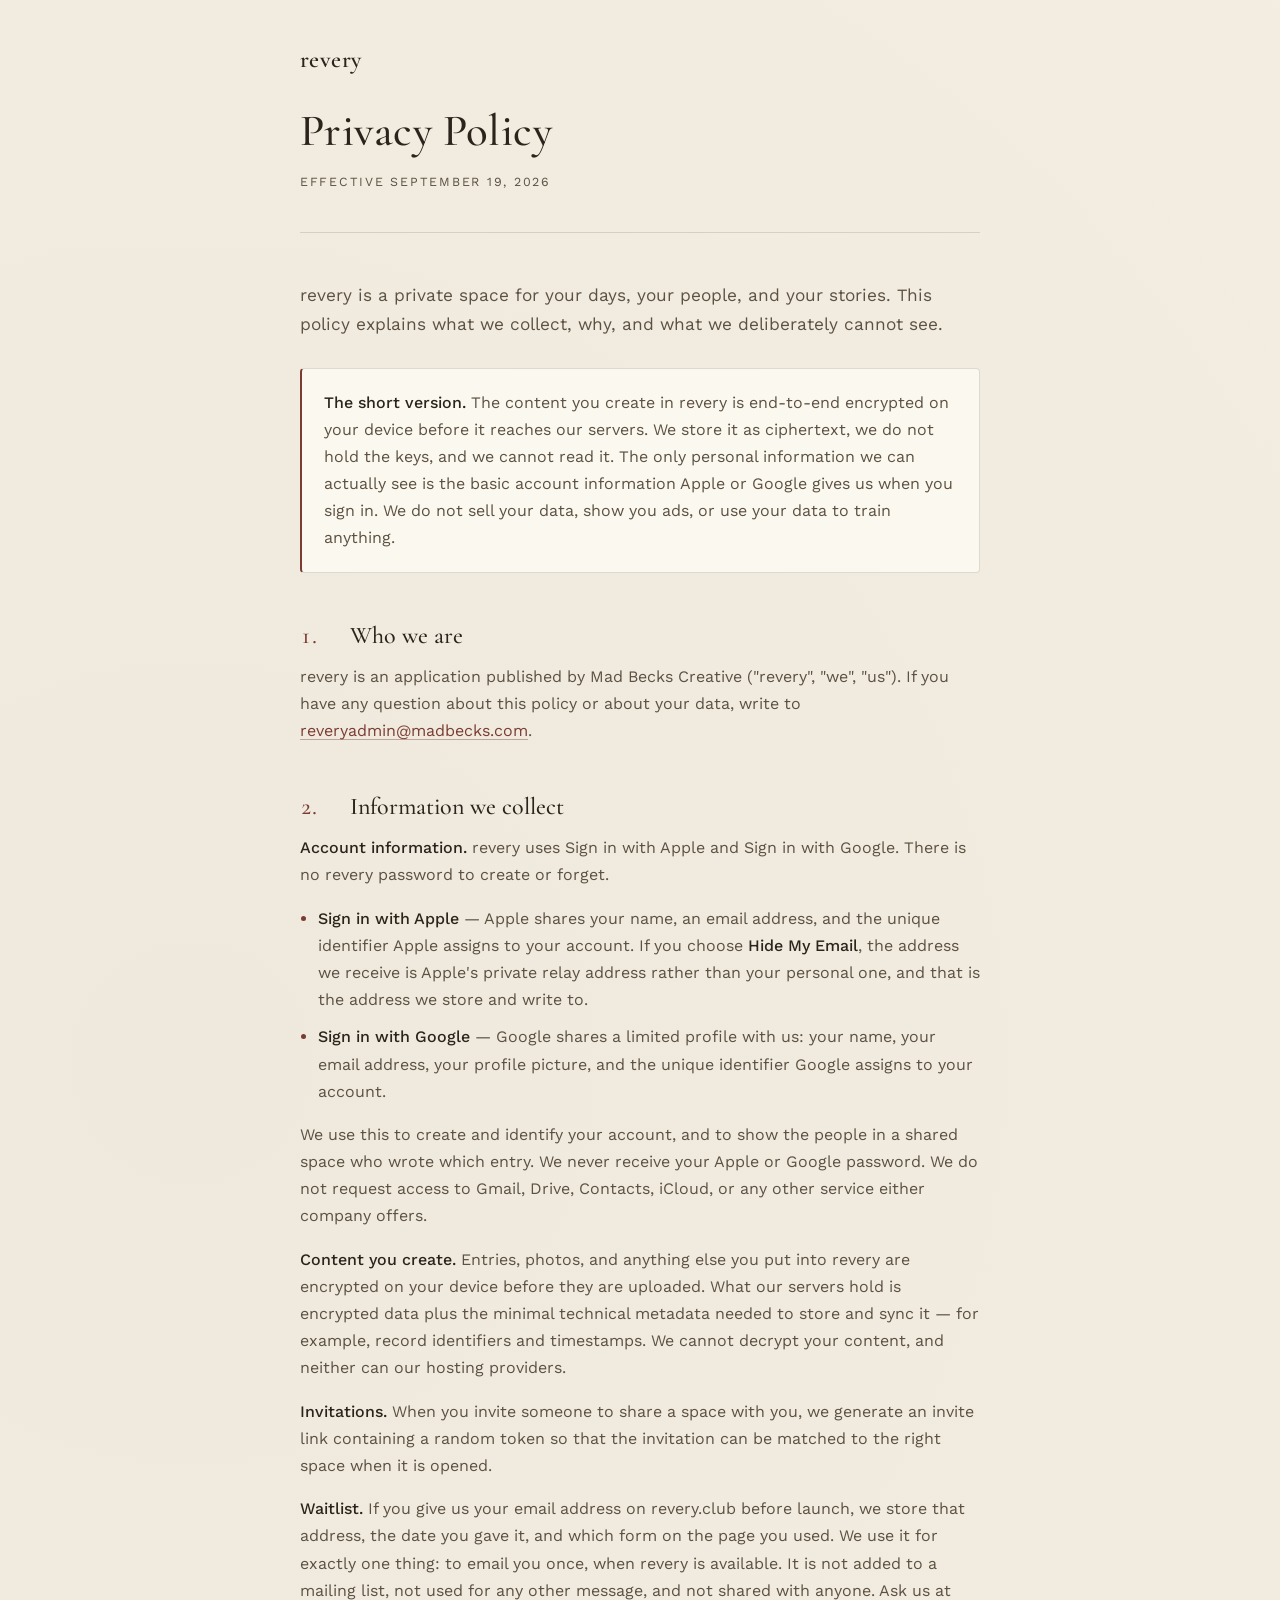
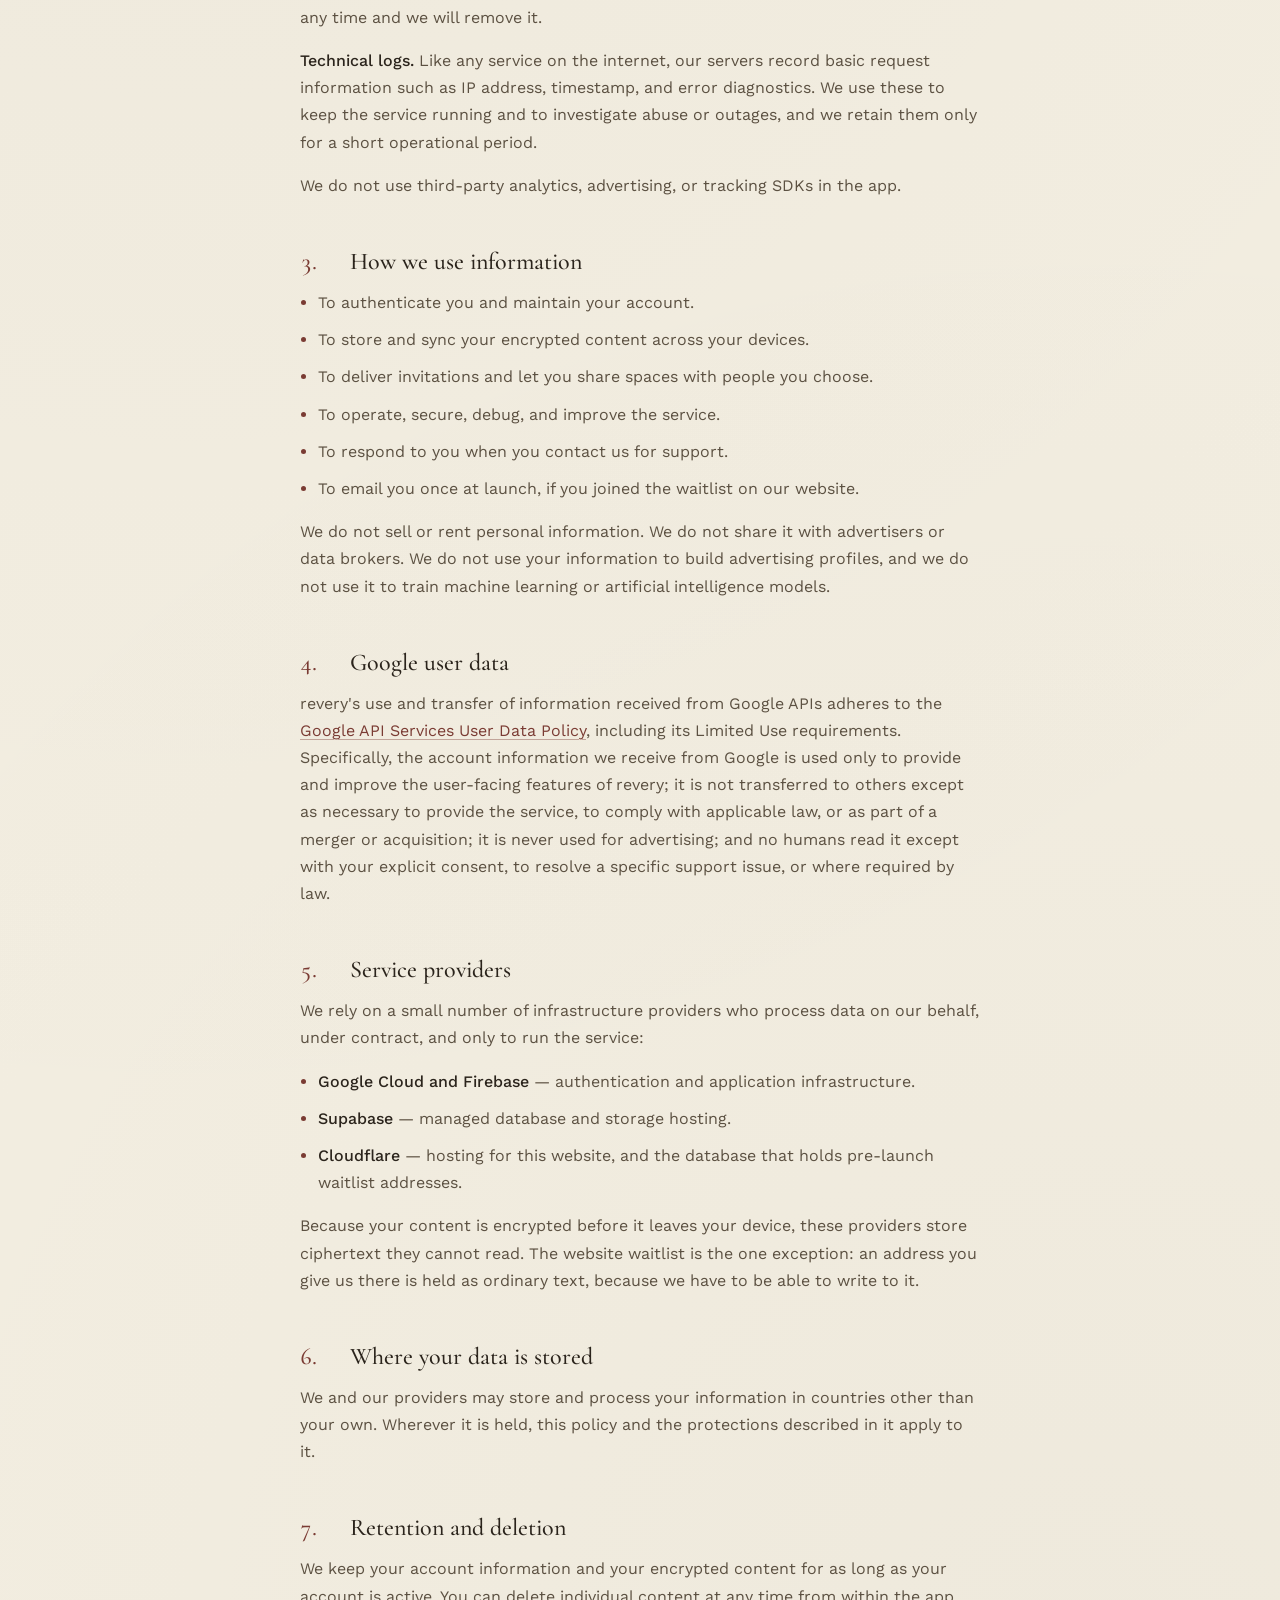
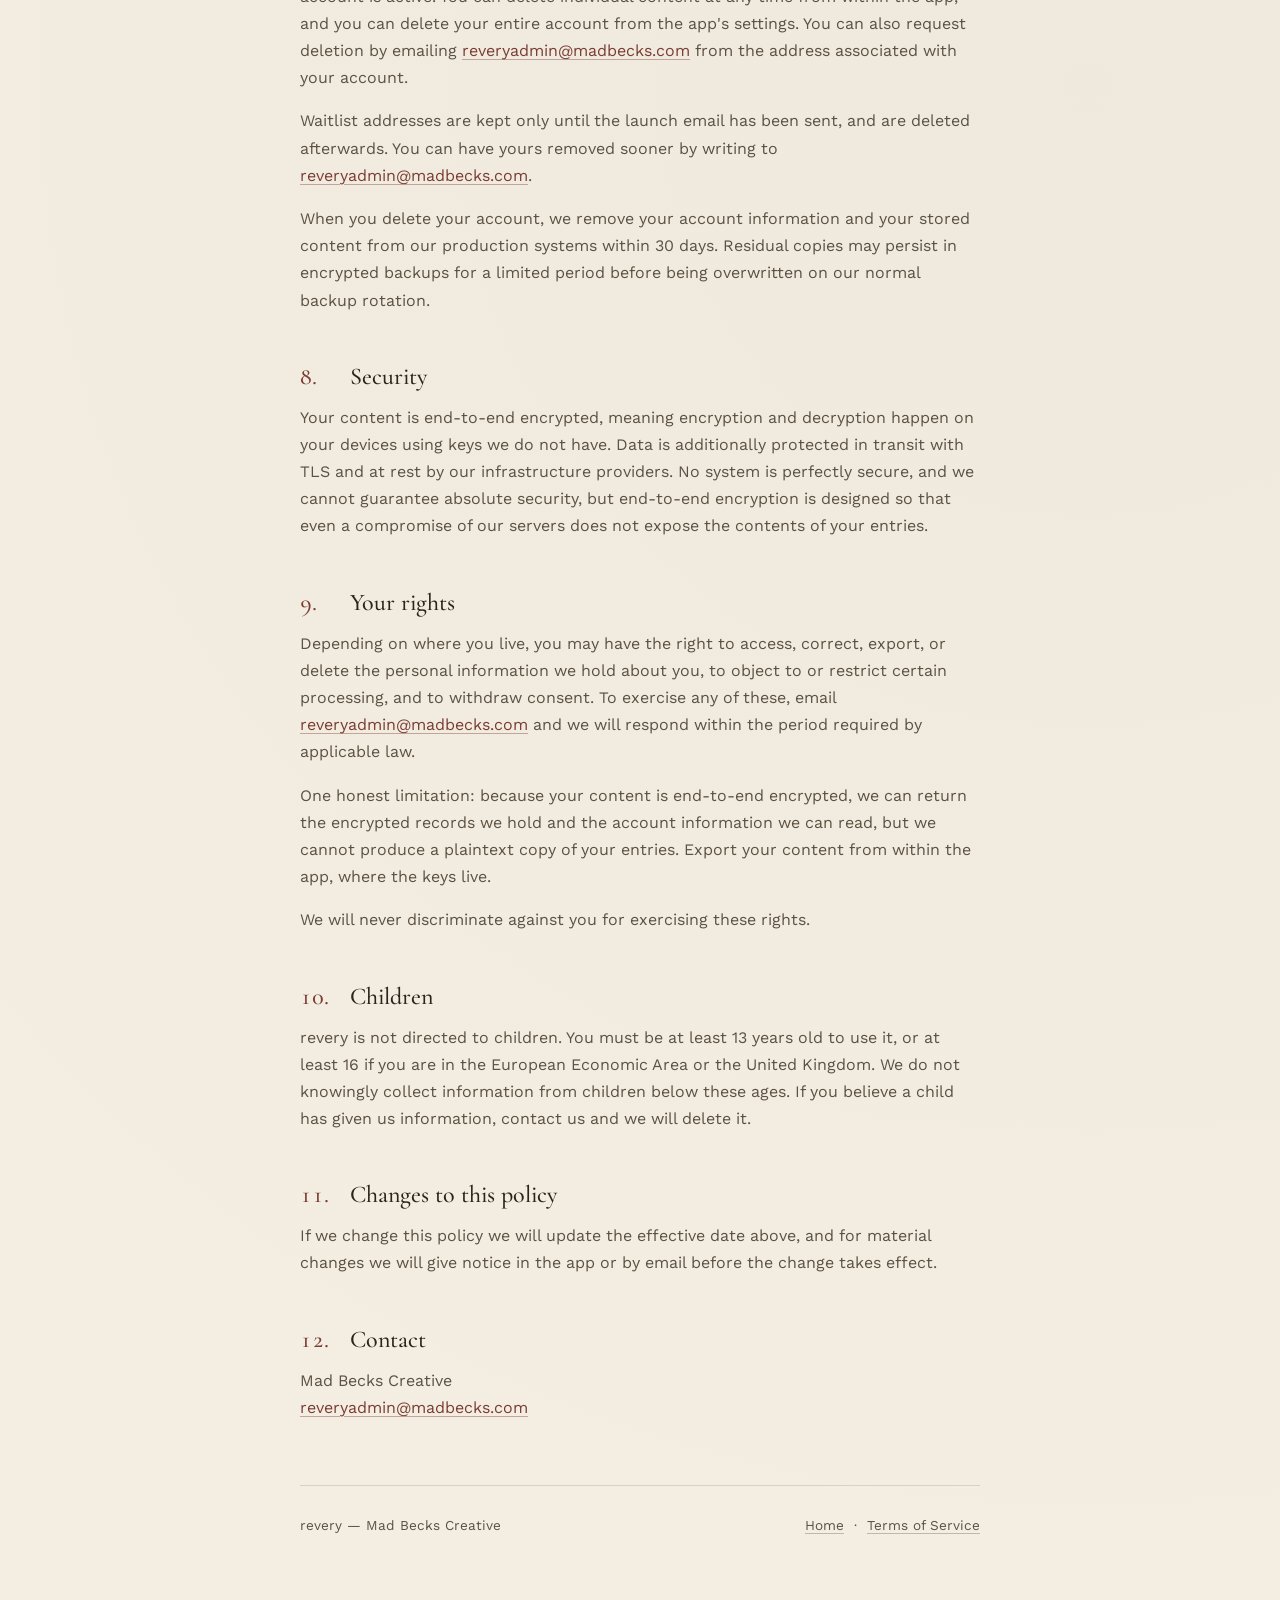
==== privacy/index.html @ ab4a1948 "Stop naming a storage country in the privacy policy "Servers located in the United States" was a spe" ====
<!DOCTYPE html>
<html lang="en">
<head>
  <meta charset="UTF-8" />
  <meta name="viewport" content="width=device-width, initial-scale=1.0" />
  <title>Privacy Policy — revery</title>
  <meta name="description" content="How revery handles your data.">
  <link rel="canonical" href="https://revery.club/privacy">
  <link rel="preconnect" href="https://fonts.googleapis.com">
  <link rel="preconnect" href="https://fonts.gstatic.com" crossorigin>
  <link href="https://fonts.googleapis.com/css2?family=Cormorant+Garamond:wght@400;500;600&family=Work+Sans:wght@400;500&display=swap" rel="stylesheet">
  <link rel="stylesheet" href="/legal.css">
</head>
<body>
  <div class="wrap">
    <header class="doc">
      <a class="wordmark" href="/">revery</a>
      <h1>Privacy Policy</h1>
      <p class="effective">Effective September 19, 2026</p>
    </header>

    <main>
      <p class="lede">revery is a private space for your days, your people, and your
      stories. This policy explains what we collect, why, and what we deliberately
      cannot see.</p>

      <div class="callout">
        <p><strong>The short version.</strong> The content you create in revery is
        end-to-end encrypted on your device before it reaches our servers. We store
        it as ciphertext, we do not hold the keys, and we cannot read it. The only
        personal information we can actually see is the basic account information
        Apple or Google gives us when you sign in. We do not sell your data, show you
        ads, or use your data to train anything.</p>
      </div>

      <h2 data-num="1.">Who we are</h2>
      <p>revery is an application published by Mad Becks Creative ("revery", "we",
      "us"). If you have any question about this policy or about your data, write to
      <a href="mailto:reveryadmin@madbecks.com">reveryadmin@madbecks.com</a>.</p>

      <h2 data-num="2.">Information we collect</h2>
      <p><strong>Account information.</strong> revery uses Sign in with Apple and
      Sign in with Google. There is no revery password to create or forget.</p>
      <ul>
        <li><strong>Sign in with Apple</strong> — Apple shares your name, an email
        address, and the unique identifier Apple assigns to your account. If you
        choose <strong>Hide My Email</strong>, the address we receive is Apple's
        private relay address rather than your personal one, and that is the address
        we store and write to.</li>
        <li><strong>Sign in with Google</strong> — Google shares a limited profile
        with us: your name, your email address, your profile picture, and the unique
        identifier Google assigns to your account.</li>
      </ul>
      <p>We use this to create and identify your account, and to show the people in a
      shared space who wrote which entry. We never receive your Apple or Google
      password. We do not request access to Gmail, Drive, Contacts, iCloud, or any
      other service either company offers.</p>
      <p><strong>Content you create.</strong> Entries, photos, and anything else you
      put into revery are encrypted on your device before they are uploaded. What our
      servers hold is encrypted data plus the minimal technical metadata needed to
      store and sync it — for example, record identifiers and timestamps. We cannot
      decrypt your content, and neither can our hosting providers.</p>
      <p><strong>Invitations.</strong> When you invite someone to share a space with
      you, we generate an invite link containing a random token so that the
      invitation can be matched to the right space when it is opened.</p>
      <p><strong>Waitlist.</strong> If you give us your email address on
      revery.club before launch, we store that address, the date you gave it, and
      which form on the page you used. We use it for exactly one thing: to email you
      once, when revery is available. It is not added to a mailing list, not used for
      any other message, and not shared with anyone. Ask us at any time and we will
      remove it.</p>
      <p><strong>Technical logs.</strong> Like any service on the internet, our
      servers record basic request information such as IP address, timestamp, and
      error diagnostics. We use these to keep the service running and to investigate
      abuse or outages, and we retain them only for a short operational period.</p>
      <p>We do not use third-party analytics, advertising, or tracking SDKs in the
      app.</p>

      <h2 data-num="3.">How we use information</h2>
      <ul>
        <li>To authenticate you and maintain your account.</li>
        <li>To store and sync your encrypted content across your devices.</li>
        <li>To deliver invitations and let you share spaces with people you choose.</li>
        <li>To operate, secure, debug, and improve the service.</li>
        <li>To respond to you when you contact us for support.</li>
        <li>To email you once at launch, if you joined the waitlist on our website.</li>
      </ul>
      <p>We do not sell or rent personal information. We do not share it with
      advertisers or data brokers. We do not use your information to build
      advertising profiles, and we do not use it to train machine learning or
      artificial intelligence models.</p>

      <h2 data-num="4.">Google user data</h2>
      <p>revery's use and transfer of information received from Google APIs adheres to
      the <a href="https://developers.google.com/terms/api-services-user-data-policy"
      rel="noopener">Google API Services User Data Policy</a>, including its Limited
      Use requirements. Specifically, the account information we receive from Google
      is used only to provide and improve the user-facing features of revery; it is
      not transferred to others except as necessary to provide the service, to comply
      with applicable law, or as part of a merger or acquisition; it is never used for
      advertising; and no humans read it except with your explicit consent, to resolve
      a specific support issue, or where required by law.</p>

      <h2 data-num="5.">Service providers</h2>
      <p>We rely on a small number of infrastructure providers who process data on our
      behalf, under contract, and only to run the service:</p>
      <ul>
        <li><strong>Google Cloud and Firebase</strong> — authentication and
        application infrastructure.</li>
        <li><strong>Supabase</strong> — managed database and storage hosting.</li>
        <li><strong>Cloudflare</strong> — hosting for this website, and the database
        that holds pre-launch waitlist addresses.</li>
      </ul>
      <p>Because your content is encrypted before it leaves your device, these
      providers store ciphertext they cannot read. The website waitlist is the one
      exception: an address you give us there is held as ordinary text, because we
      have to be able to write to it.</p>

      <h2 data-num="6.">Where your data is stored</h2>
      <p>We and our providers may store and process your information in countries other
      than your own. Wherever it is held, this policy and the protections described in
      it apply to it.</p>

      <h2 data-num="7.">Retention and deletion</h2>
      <p>We keep your account information and your encrypted content for as long as
      your account is active. You can delete individual content at any time from
      within the app, and you can delete your entire account from the app's settings.
      You can also request deletion by emailing
      <a href="mailto:reveryadmin@madbecks.com">reveryadmin@madbecks.com</a> from the
      address associated with your account.</p>
      <p>Waitlist addresses are kept only until the launch email has been sent, and
      are deleted afterwards. You can have yours removed sooner by writing to
      <a href="mailto:reveryadmin@madbecks.com">reveryadmin@madbecks.com</a>.</p>
      <p>When you delete your account, we remove your account information and your
      stored content from our production systems within 30 days. Residual copies may
      persist in encrypted backups for a limited period before being overwritten on
      our normal backup rotation.</p>

      <h2 data-num="8.">Security</h2>
      <p>Your content is end-to-end encrypted, meaning encryption and decryption happen
      on your devices using keys we do not have. Data is additionally protected in
      transit with TLS and at rest by our infrastructure providers. No system is
      perfectly secure, and we cannot guarantee absolute security, but end-to-end
      encryption is designed so that even a compromise of our servers does not expose
      the contents of your entries.</p>

      <h2 data-num="9.">Your rights</h2>
      <p>Depending on where you live, you may have the right to access, correct,
      export, or delete the personal information we hold about you, to object to or
      restrict certain processing, and to withdraw consent. To exercise any of these,
      email <a href="mailto:reveryadmin@madbecks.com">reveryadmin@madbecks.com</a> and
      we will respond within the period required by applicable law.</p>
      <p>One honest limitation: because your content is end-to-end encrypted, we can
      return the encrypted records we hold and the account information we can read,
      but we cannot produce a plaintext copy of your entries. Export your content from
      within the app, where the keys live.</p>
      <p>We will never discriminate against you for exercising these rights.</p>

      <h2 data-num="10.">Children</h2>
      <p>revery is not directed to children. You must be at least 13 years old to use
      it, or at least 16 if you are in the European Economic Area or the United
      Kingdom. We do not knowingly collect information from children below these ages.
      If you believe a child has given us information, contact us and we will delete
      it.</p>

      <h2 data-num="11.">Changes to this policy</h2>
      <p>If we change this policy we will update the effective date above, and for
      material changes we will give notice in the app or by email before the change
      takes effect.</p>

      <h2 data-num="12.">Contact</h2>
      <p>Mad Becks Creative<br>
      <a href="mailto:reveryadmin@madbecks.com">reveryadmin@madbecks.com</a></p>
    </main>

    <footer class="doc">
      <span>revery — Mad Becks Creative</span>
      <span><a href="/">Home</a> &nbsp;·&nbsp; <a href="/terms">Terms of Service</a></span>
    </footer>
  </div>
</body>
</html>
---- legal.css ----
:root {
  --parchment: #F3EEE1;
  --parchment-deep: #E9E1CC;
  --paper: #FBF8EF;
  --ink: #2B241C;
  --ink-soft: #5C5142;
  --seal: #7A3B33;
  --line: rgba(43, 36, 28, 0.14);
}

* {
  box-sizing: border-box;
}

html {
  overflow-x: hidden;
  -webkit-text-size-adjust: 100%;
}

body {
  position: relative;
  margin: 0;
  min-height: 100vh;
  background: var(--parchment);
  background-image:
    radial-gradient(circle at 15% 22%, rgba(43, 36, 28, 0.025) 0, transparent 45%),
    radial-gradient(circle at 85% 68%, rgba(43, 36, 28, 0.025) 0, transparent 45%);
  color: var(--ink);
  font-family: "Work Sans", -apple-system, BlinkMacSystemFont,
               system-ui, sans-serif;
  font-size: 1rem;
  line-height: 1.7;
  -webkit-font-smoothing: antialiased;
  overflow-x: hidden;
  padding: 0 24px 96px;
}

.wrap {
  position: relative;
  width: min(680px, 100%);
  margin: 0 auto;
}

header.doc {
  padding: 40px 0;
  border-bottom: 1px solid var(--line);
  margin-bottom: 48px;
}

.wordmark {
  display: inline-block;
  font-family: "Cormorant Garamond", Georgia, serif;
  font-size: 1.5rem;
  font-weight: 600;
  letter-spacing: 0.02em;
  color: var(--ink);
  text-decoration: none;
}

.wordmark:hover {
  color: var(--seal);
}

h1 {
  font-family: "Cormorant Garamond", Georgia, serif;
  font-size: clamp(2.1rem, 5vw, 2.8rem);
  font-weight: 500;
  line-height: 1.2;
  letter-spacing: 0.01em;
  margin: 24px 0 12px;
}

.effective {
  margin: 0;
  font-size: 0.78rem;
  letter-spacing: 0.14em;
  text-transform: uppercase;
  color: var(--ink-soft);
}

.lede {
  color: var(--ink-soft);
  font-size: 1.08rem;
}

h2 {
  font-family: "Cormorant Garamond", Georgia, serif;
  font-size: 1.5rem;
  font-weight: 500;
  line-height: 1.25;
  margin: 48px 0 12px;
  color: var(--ink);
}

h2::before {
  content: attr(data-num);
  display: inline-block;
  min-width: 2.1em;
  color: var(--seal);
  font-variant-numeric: tabular-nums;
}

p, li {
  color: var(--ink-soft);
}

p {
  margin: 0 0 16px;
}

ul {
  margin: 0 0 16px;
  padding-left: 1.1rem;
}

li {
  margin-bottom: 10px;
}

li::marker {
  color: var(--seal);
}

strong {
  color: var(--ink);
  font-weight: 500;
}

a {
  color: var(--seal);
  text-decoration: underline;
  text-underline-offset: 3px;
  text-decoration-thickness: 1px;
  text-decoration-color: rgba(122, 59, 51, 0.4);
}

a:hover {
  text-decoration-color: var(--seal);
}

.callout {
  border: 1px solid var(--line);
  border-left: 2px solid var(--seal);
  border-radius: 4px;
  padding: 20px 22px;
  margin: 28px 0;
  background: var(--paper);
}

.callout p:last-child {
  margin-bottom: 0;
}

footer.doc {
  margin-top: 64px;
  padding-top: 28px;
  border-top: 1px solid var(--line);
  font-size: 0.85rem;
  color: var(--ink-soft);
  display: flex;
  flex-wrap: wrap;
  gap: 10px 24px;
  justify-content: space-between;
}

footer.doc a {
  color: var(--ink-soft);
  text-decoration-color: rgba(92, 81, 66, 0.35);
}

footer.doc a:hover {
  color: var(--seal);
}

@media (max-width: 600px) {
  body {
    padding: 0 20px 72px;
    font-size: 0.95rem;
  }

  header.doc {
    padding: 28px 0 32px;
    margin-bottom: 36px;
  }

  h2 {
    margin-top: 40px;
    font-size: 1.35rem;
  }

  h2::before {
    min-width: 1.8em;
  }
}
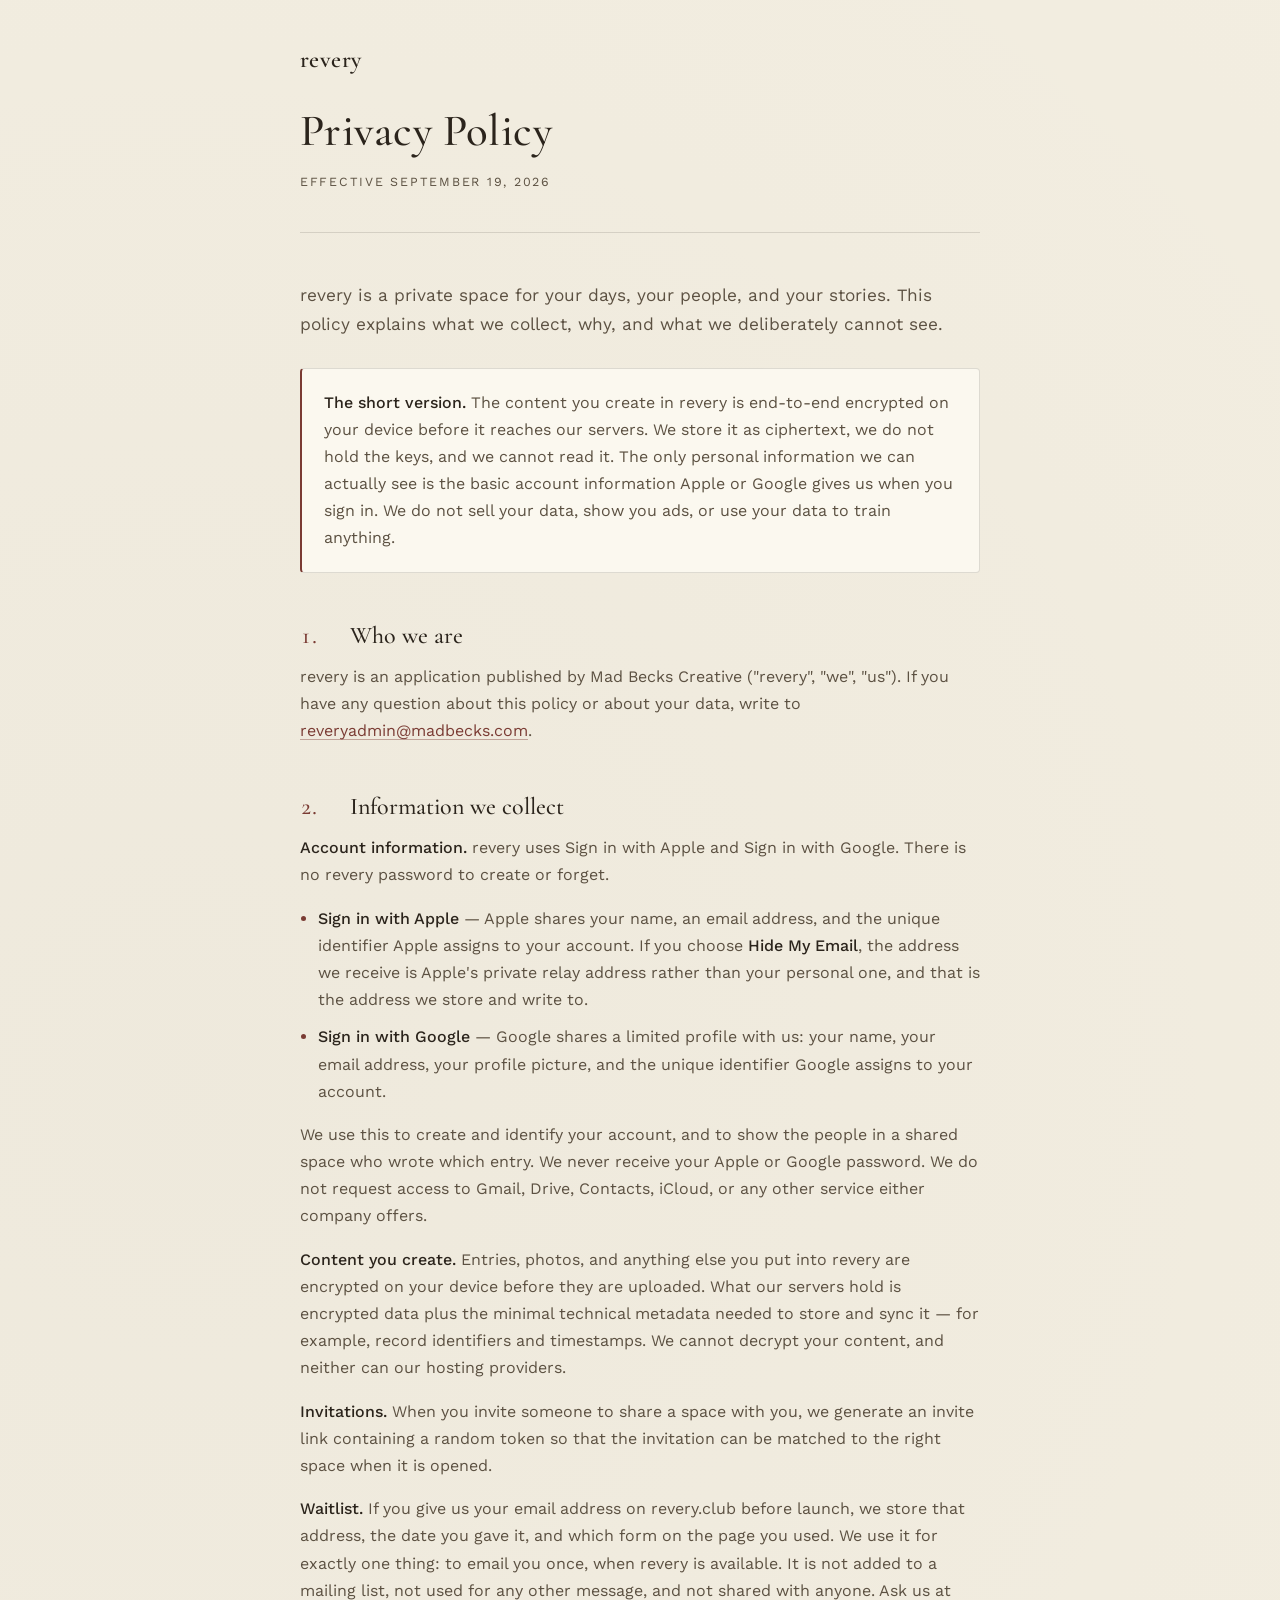
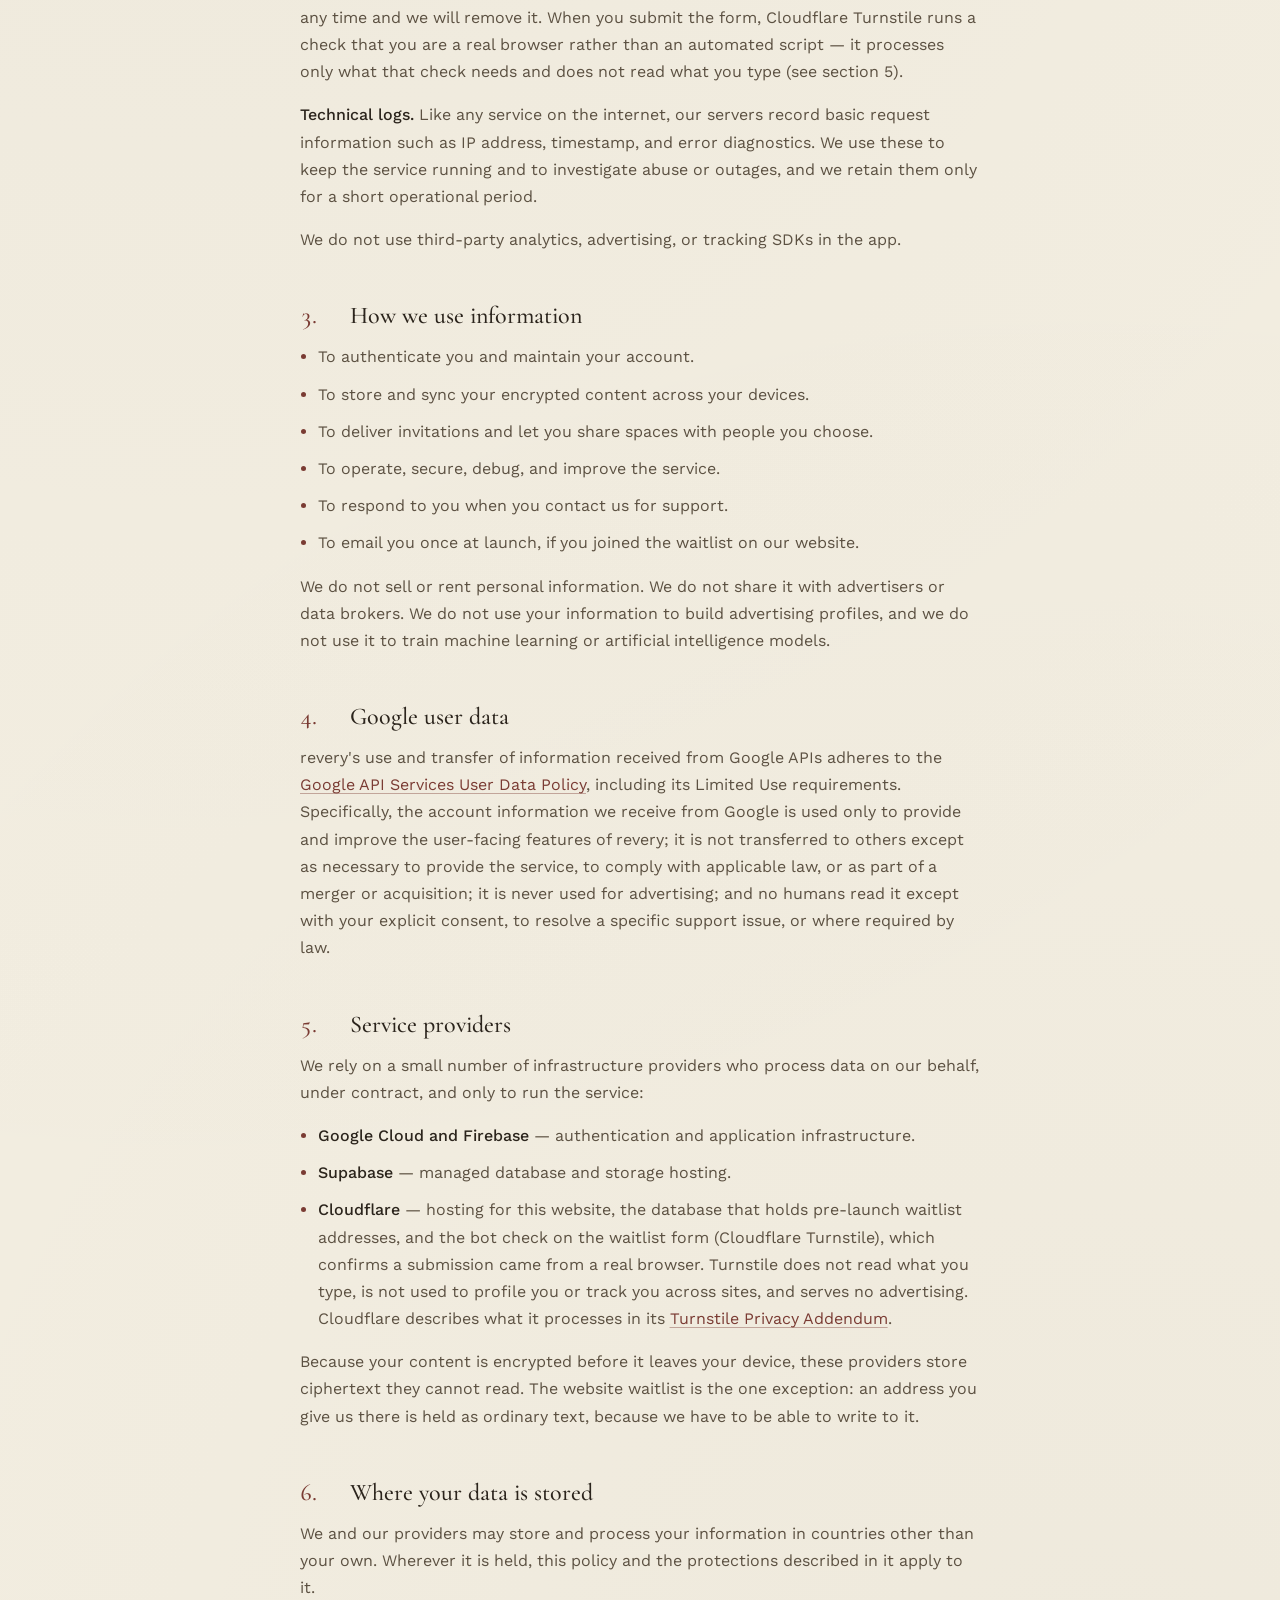
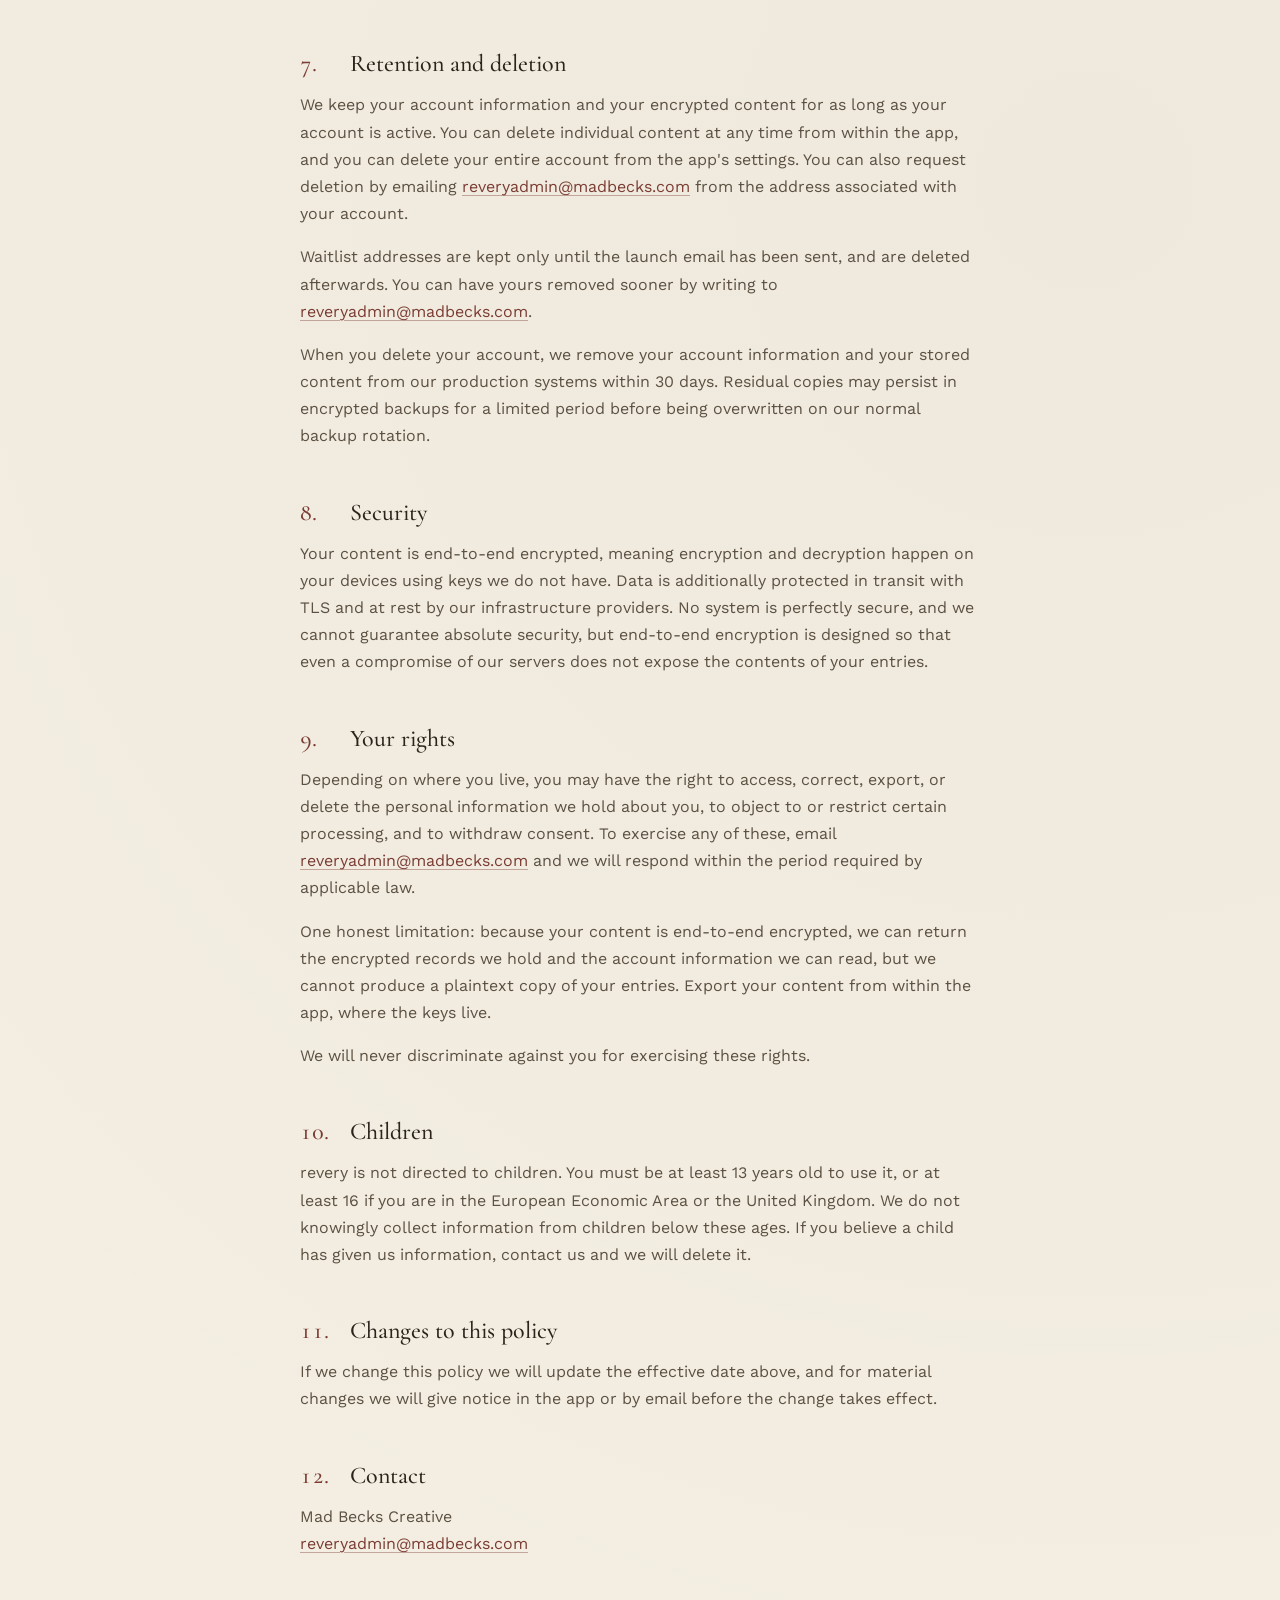
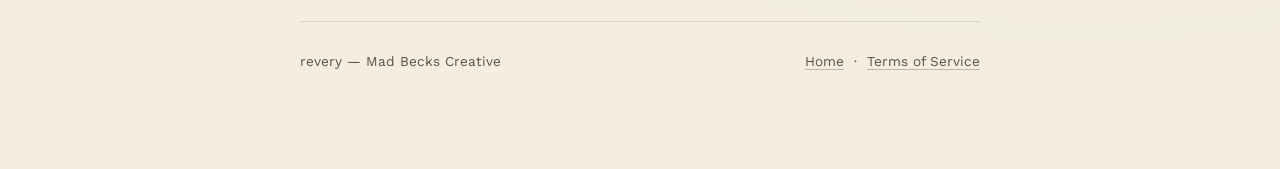
==== commit a9d40668: "Verify waitlist signups with Turnstile, invisible and fail-closed The endpoint's only defence was a " ====
--- a/privacy/index.html
+++ b/privacy/index.html
@@ -68,7 +68,9 @@
       which form on the page you used. We use it for exactly one thing: to email you
       once, when revery is available. It is not added to a mailing list, not used for
       any other message, and not shared with anyone. Ask us at any time and we will
-      remove it.</p>
+      remove it. When you submit the form, Cloudflare Turnstile runs a check that you
+      are a real browser rather than an automated script — it processes only what that
+      check needs and does not read what you type (see section 5).</p>
       <p><strong>Technical logs.</strong> Like any service on the internet, our
       servers record basic request information such as IP address, timestamp, and
       error diagnostics. We use these to keep the service running and to investigate
@@ -108,8 +110,13 @@
         <li><strong>Google Cloud and Firebase</strong> — authentication and
         application infrastructure.</li>
         <li><strong>Supabase</strong> — managed database and storage hosting.</li>
-        <li><strong>Cloudflare</strong> — hosting for this website, and the database
-        that holds pre-launch waitlist addresses.</li>
+        <li><strong>Cloudflare</strong> — hosting for this website, the database that
+        holds pre-launch waitlist addresses, and the bot check on the waitlist form
+        (Cloudflare Turnstile), which confirms a submission came from a real browser.
+        Turnstile does not read what you type, is not used to profile you or track you
+        across sites, and serves no advertising. Cloudflare describes what it processes
+        in its <a href="https://www.cloudflare.com/turnstile-privacy-policy/"
+        rel="noopener">Turnstile Privacy Addendum</a>.</li>
       </ul>
       <p>Because your content is encrypted before it leaves your device, these
       providers store ciphertext they cannot read. The website waitlist is the one
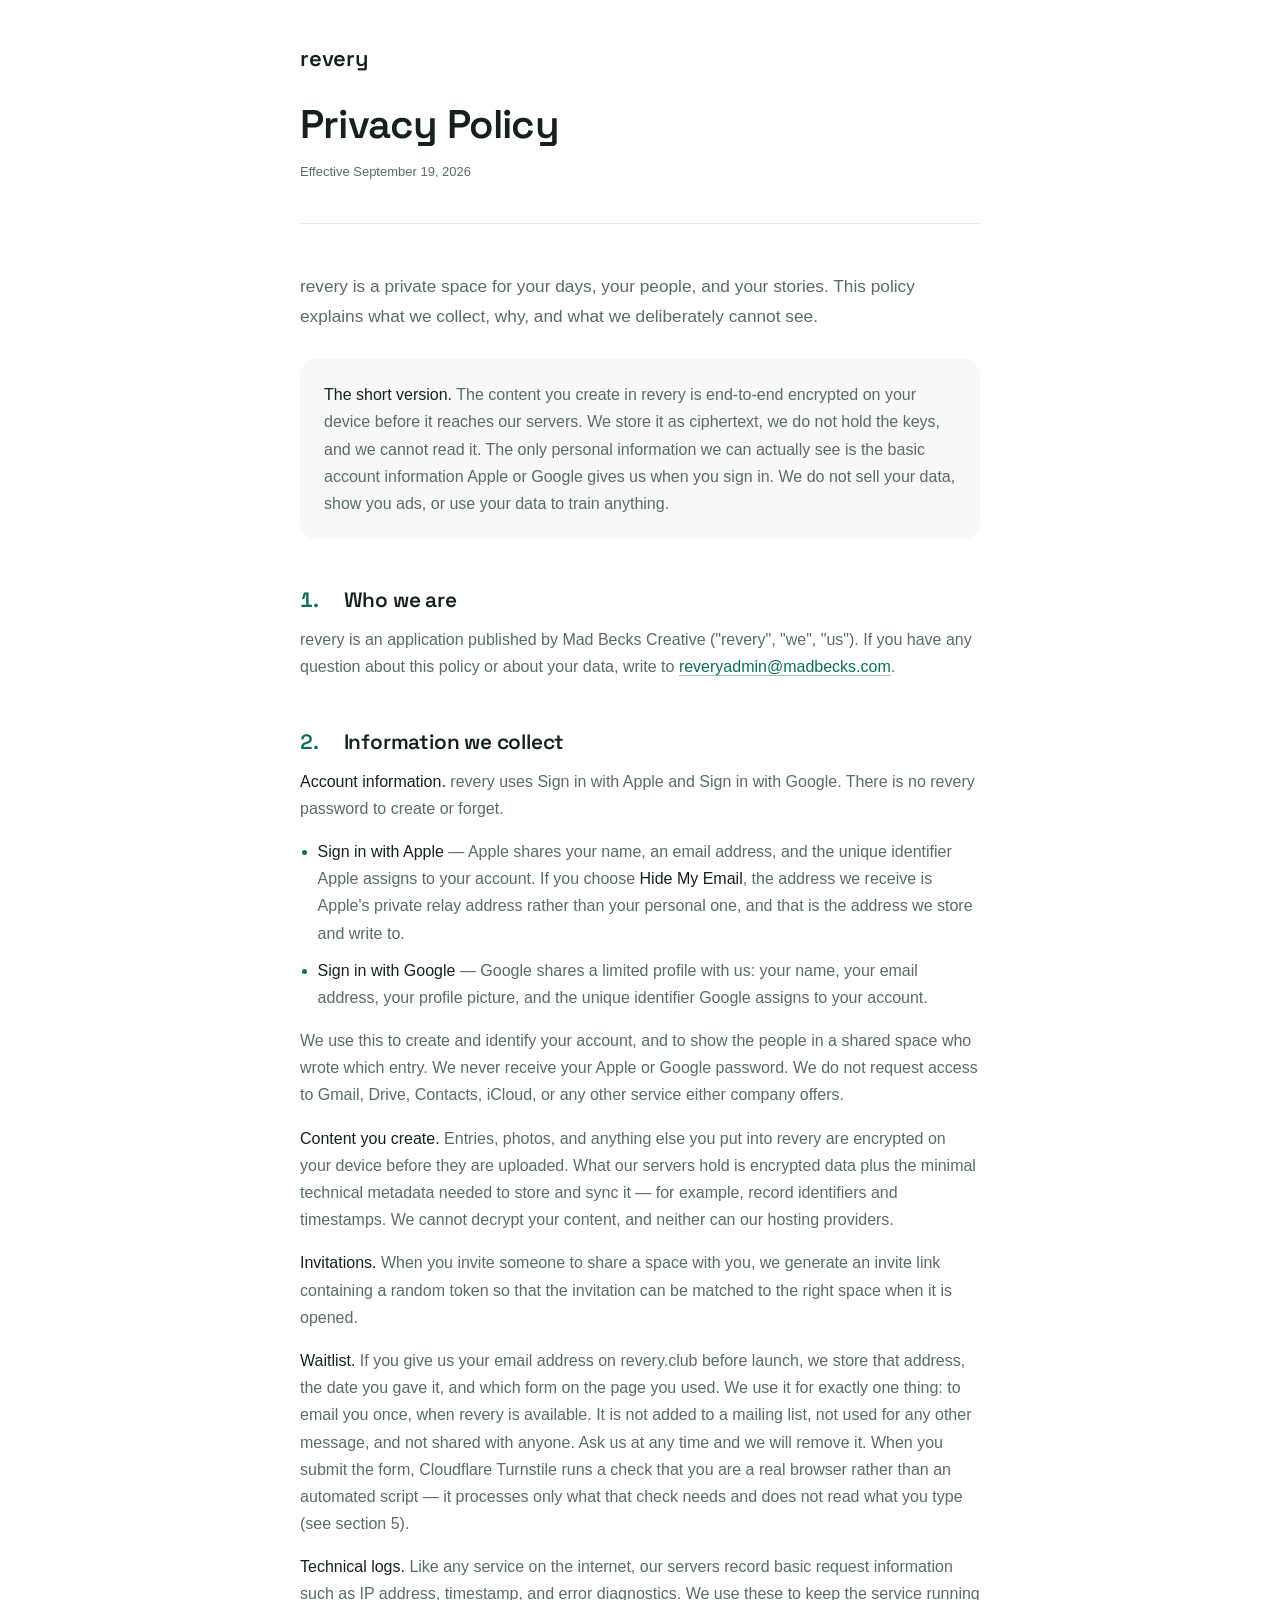
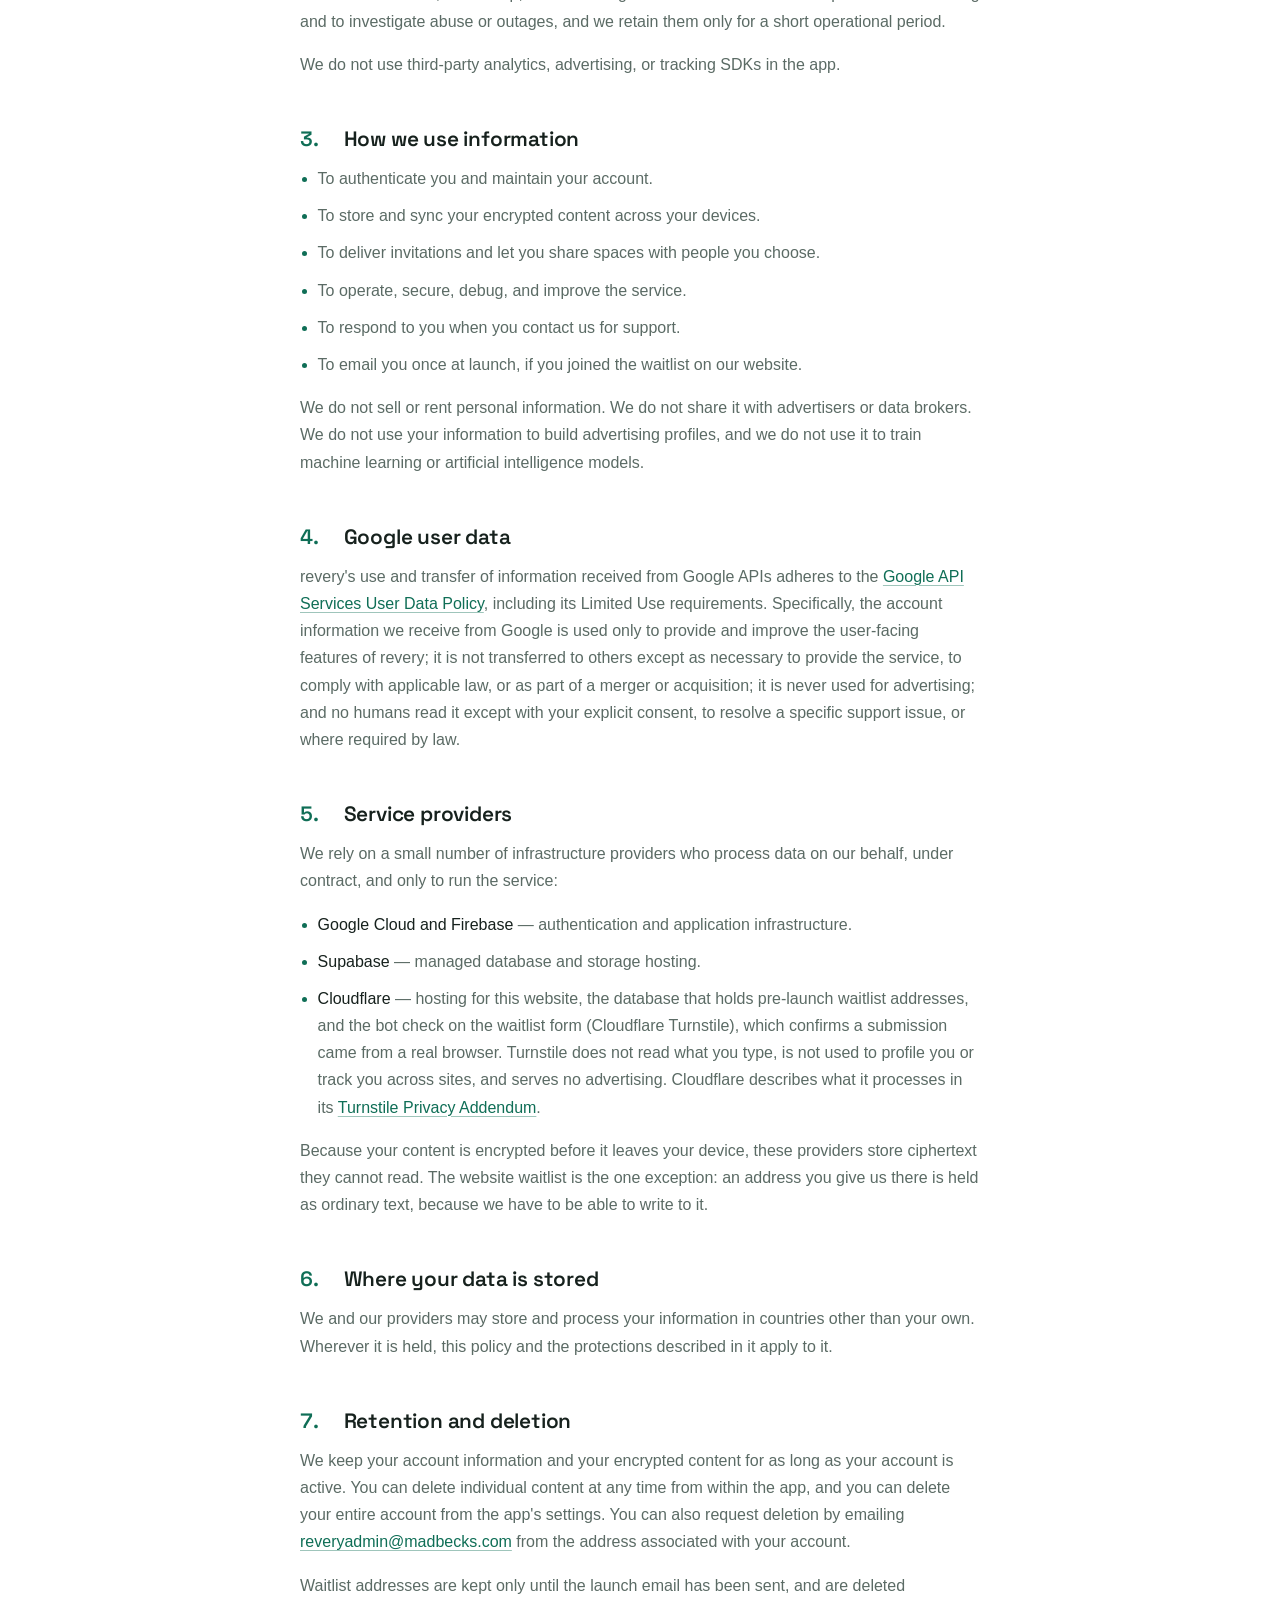
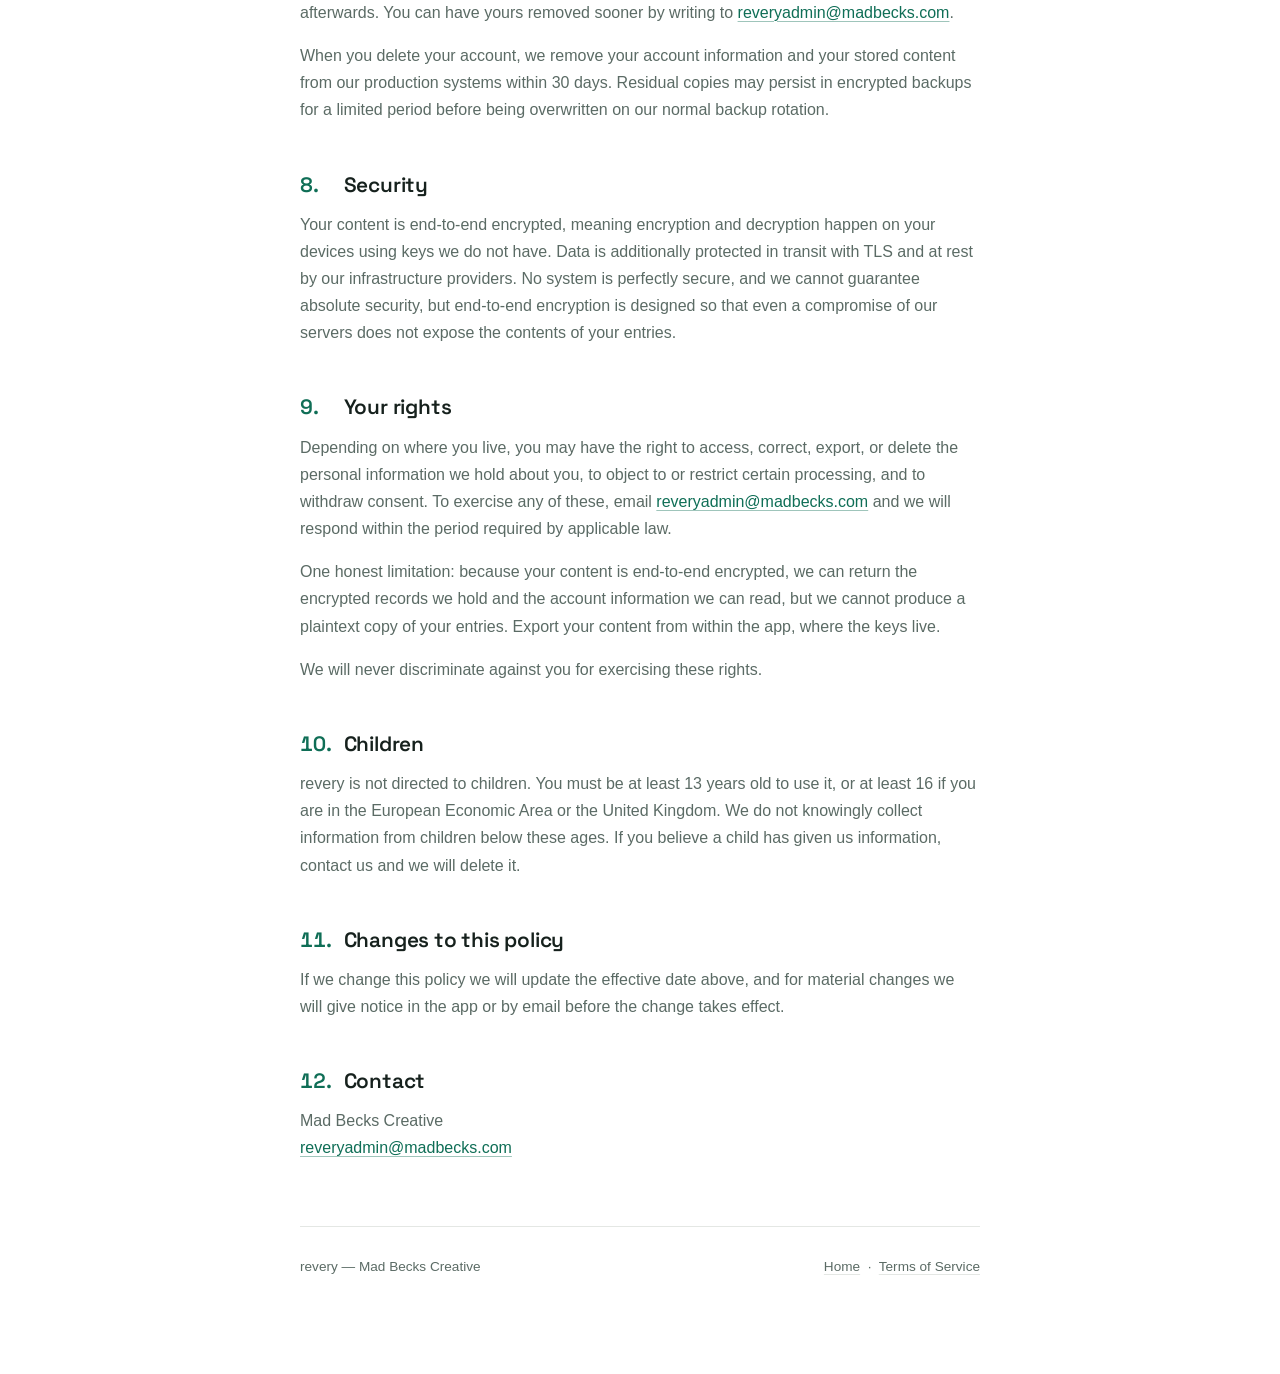
==== commit 0929d04b: "Restyle the site to the Revery Design System, fonts included Teal accent and neutral tokens with the" ====
--- a/privacy/index.html
+++ b/privacy/index.html
@@ -6,9 +6,8 @@
   <title>Privacy Policy — revery</title>
   <meta name="description" content="How revery handles your data.">
   <link rel="canonical" href="https://revery.club/privacy">
-  <link rel="preconnect" href="https://fonts.googleapis.com">
-  <link rel="preconnect" href="https://fonts.gstatic.com" crossorigin>
-  <link href="https://fonts.googleapis.com/css2?family=Cormorant+Garamond:wght@400;500;600&family=Work+Sans:wght@400;500&display=swap" rel="stylesheet">
+  <meta name="color-scheme" content="light dark">
+  <link rel="preload" href="/fonts/SpaceGrotesk-SemiBold.woff2" as="font" type="font/woff2" crossorigin>
   <link rel="stylesheet" href="/legal.css">
 </head>
 <body>
--- a/legal.css
+++ b/legal.css
@@ -1,11 +1,37 @@
 :root {
-  --parchment: #F3EEE1;
-  --parchment-deep: #E9E1CC;
-  --paper: #FBF8EF;
-  --ink: #2B241C;
-  --ink-soft: #5C5142;
-  --seal: #7A3B33;
-  --line: rgba(43, 36, 28, 0.14);
+  color-scheme: light dark;
+  --bg: #FFFFFF;
+  --surface-muted: #F7F8F7;
+  --border: #E4E7E4;
+  --text-primary: #16211D;
+  --text-secondary: #5B6B65;
+  --accent: #0F6E56;
+  --accent-underline: rgba(15, 110, 86, 0.4);
+  --radius-xl: 16px;
+  --font-display: "Space Grotesk", -apple-system, BlinkMacSystemFont,
+                  "Segoe UI", Roboto, sans-serif;
+  --font-sans: -apple-system, BlinkMacSystemFont, "Segoe UI", Roboto,
+               "Helvetica Neue", Arial, sans-serif;
+}
+
+@media (prefers-color-scheme: dark) {
+  :root {
+    --bg: #111213;
+    --surface-muted: #222326;
+    --border: #2E3033;
+    --text-primary: #ECEDEE;
+    --text-secondary: #A9ACB0;
+    --accent: #5DCAA5;
+    --accent-underline: rgba(93, 202, 165, 0.4);
+  }
+}
+
+@font-face {
+  font-family: "Space Grotesk";
+  src: url("/fonts/SpaceGrotesk-SemiBold.woff2") format("woff2");
+  font-weight: 600;
+  font-style: normal;
+  font-display: swap;
 }
 
 * {
@@ -21,13 +47,9 @@
   position: relative;
   margin: 0;
   min-height: 100vh;
-  background: var(--parchment);
-  background-image:
-    radial-gradient(circle at 15% 22%, rgba(43, 36, 28, 0.025) 0, transparent 45%),
-    radial-gradient(circle at 85% 68%, rgba(43, 36, 28, 0.025) 0, transparent 45%);
-  color: var(--ink);
-  font-family: "Work Sans", -apple-system, BlinkMacSystemFont,
-               system-ui, sans-serif;
+  background: var(--bg);
+  color: var(--text-primary);
+  font-family: var(--font-sans);
   font-size: 1rem;
   line-height: 1.7;
   -webkit-font-smoothing: antialiased;
@@ -43,65 +65,65 @@
 
 header.doc {
   padding: 40px 0;
-  border-bottom: 1px solid var(--line);
+  border-bottom: 1px solid var(--border);
   margin-bottom: 48px;
 }
 
 .wordmark {
   display: inline-block;
-  font-family: "Cormorant Garamond", Georgia, serif;
-  font-size: 1.5rem;
-  font-weight: 600;
-  letter-spacing: 0.02em;
-  color: var(--ink);
+  font-family: var(--font-display);
+  font-size: 1.375rem;
+  font-weight: 600;
+  letter-spacing: -0.01em;
+  color: var(--text-primary);
   text-decoration: none;
 }
 
 .wordmark:hover {
-  color: var(--seal);
+  color: var(--accent);
 }
 
 h1 {
-  font-family: "Cormorant Garamond", Georgia, serif;
-  font-size: clamp(2.1rem, 5vw, 2.8rem);
-  font-weight: 500;
+  font-family: var(--font-display);
+  font-size: clamp(1.9rem, 4.6vw, 2.5rem);
+  font-weight: 600;
   line-height: 1.2;
-  letter-spacing: 0.01em;
+  letter-spacing: -0.02em;
   margin: 24px 0 12px;
 }
 
 .effective {
   margin: 0;
-  font-size: 0.78rem;
-  letter-spacing: 0.14em;
-  text-transform: uppercase;
-  color: var(--ink-soft);
+  font-size: 0.8125rem;
+  font-weight: 500;
+  color: var(--text-secondary);
 }
 
 .lede {
-  color: var(--ink-soft);
+  color: var(--text-secondary);
   font-size: 1.08rem;
 }
 
 h2 {
-  font-family: "Cormorant Garamond", Georgia, serif;
-  font-size: 1.5rem;
-  font-weight: 500;
-  line-height: 1.25;
+  font-family: var(--font-display);
+  font-size: 1.3rem;
+  font-weight: 600;
+  line-height: 1.3;
+  letter-spacing: -0.01em;
   margin: 48px 0 12px;
-  color: var(--ink);
+  color: var(--text-primary);
 }
 
 h2::before {
   content: attr(data-num);
   display: inline-block;
   min-width: 2.1em;
-  color: var(--seal);
+  color: var(--accent);
   font-variant-numeric: tabular-nums;
 }
 
 p, li {
-  color: var(--ink-soft);
+  color: var(--text-secondary);
 }
 
 p {
@@ -118,33 +140,31 @@
 }
 
 li::marker {
-  color: var(--seal);
+  color: var(--accent);
 }
 
 strong {
-  color: var(--ink);
+  color: var(--text-primary);
   font-weight: 500;
 }
 
 a {
-  color: var(--seal);
+  color: var(--accent);
   text-decoration: underline;
   text-underline-offset: 3px;
   text-decoration-thickness: 1px;
-  text-decoration-color: rgba(122, 59, 51, 0.4);
+  text-decoration-color: var(--accent-underline);
 }
 
 a:hover {
-  text-decoration-color: var(--seal);
+  text-decoration-color: var(--accent);
 }
 
 .callout {
-  border: 1px solid var(--line);
-  border-left: 2px solid var(--seal);
-  border-radius: 4px;
-  padding: 20px 22px;
+  border-radius: var(--radius-xl);
+  padding: 22px 24px;
   margin: 28px 0;
-  background: var(--paper);
+  background: var(--surface-muted);
 }
 
 .callout p:last-child {
@@ -154,9 +174,9 @@
 footer.doc {
   margin-top: 64px;
   padding-top: 28px;
-  border-top: 1px solid var(--line);
+  border-top: 1px solid var(--border);
   font-size: 0.85rem;
-  color: var(--ink-soft);
+  color: var(--text-secondary);
   display: flex;
   flex-wrap: wrap;
   gap: 10px 24px;
@@ -164,12 +184,12 @@
 }
 
 footer.doc a {
-  color: var(--ink-soft);
-  text-decoration-color: rgba(92, 81, 66, 0.35);
+  color: var(--text-secondary);
+  text-decoration-color: var(--border);
 }
 
 footer.doc a:hover {
-  color: var(--seal);
+  color: var(--accent);
 }
 
 @media (max-width: 600px) {
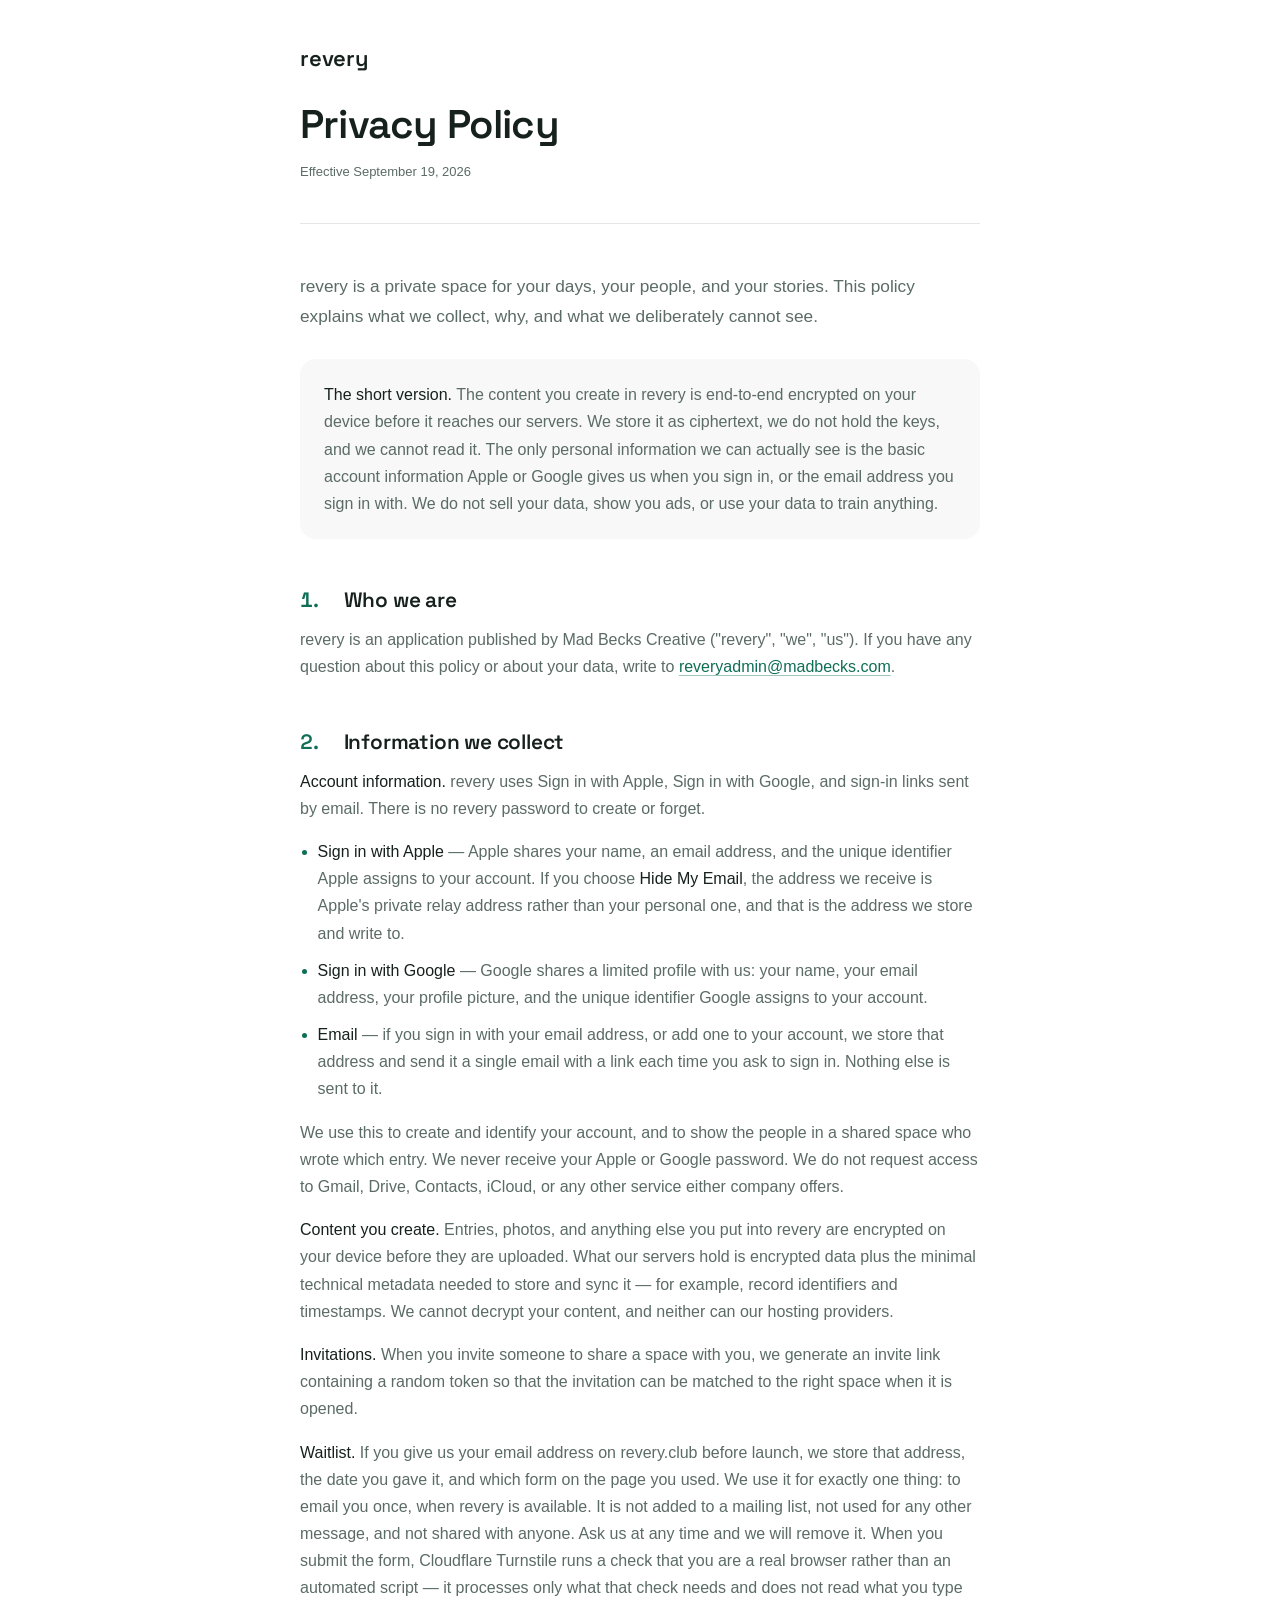
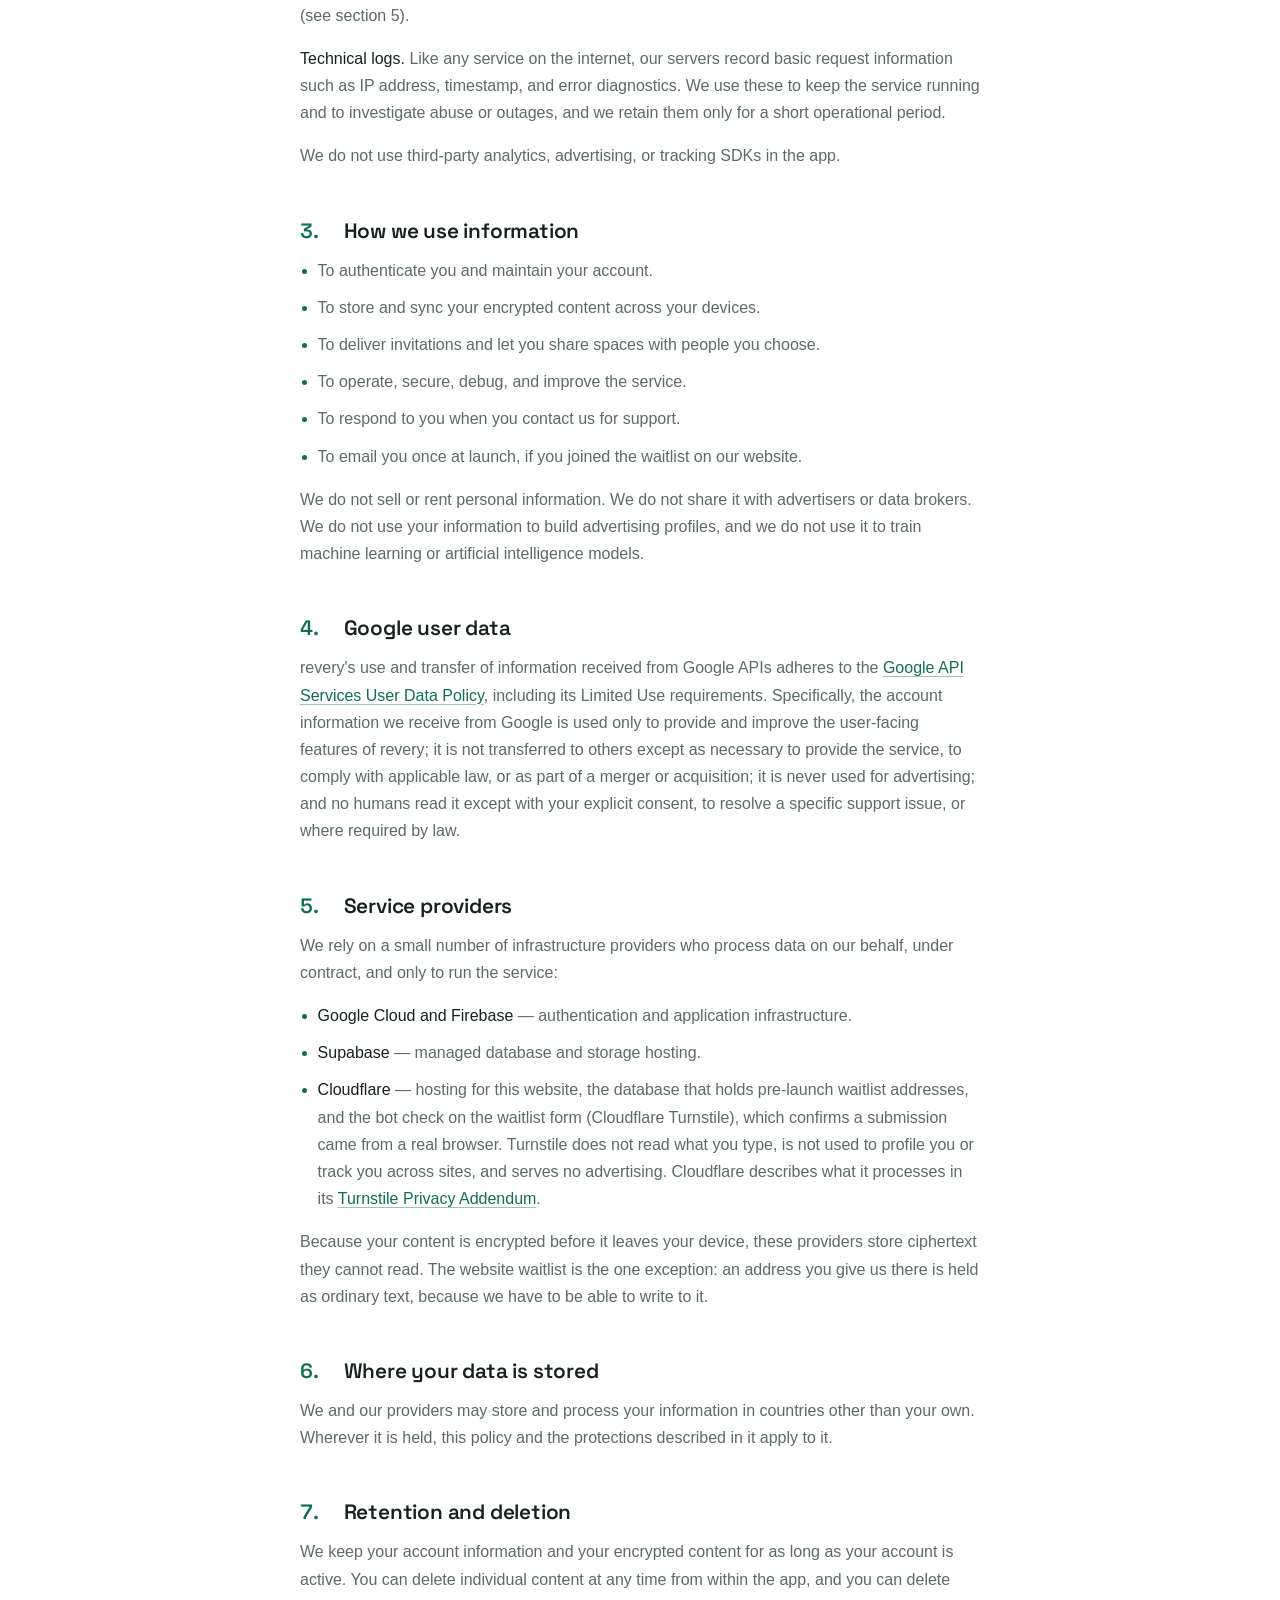
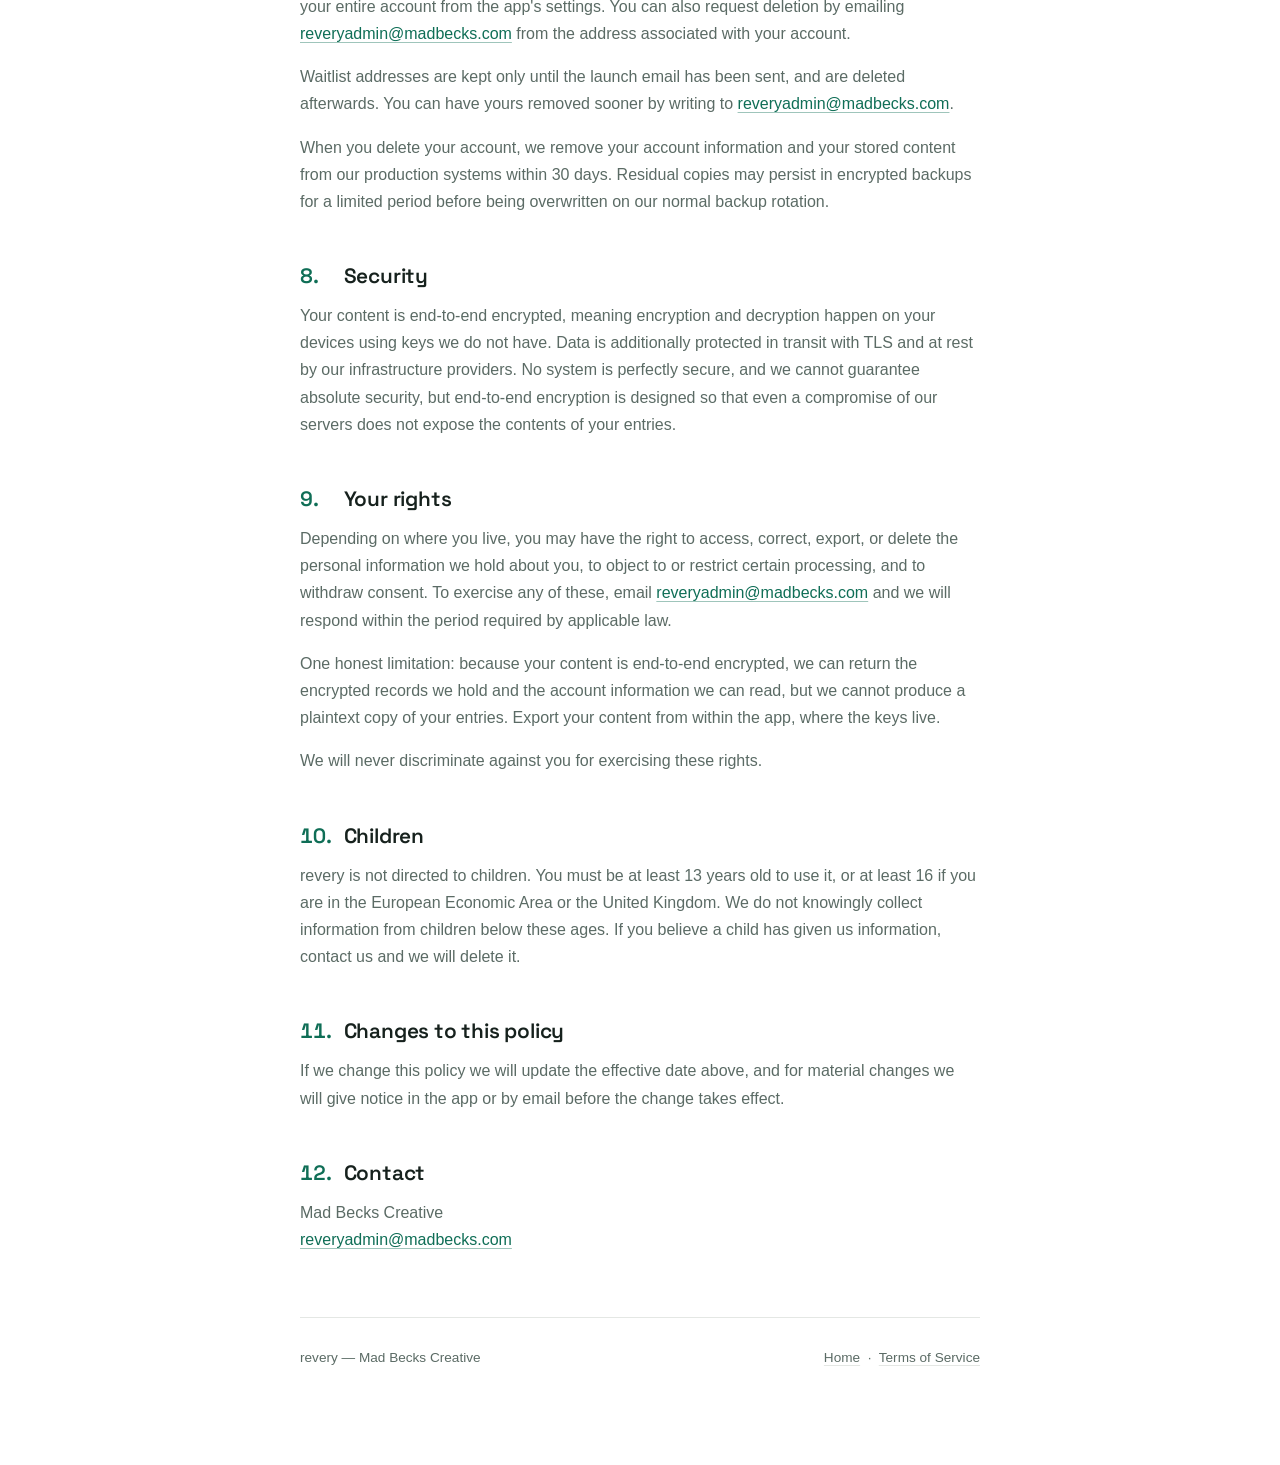
==== commit 5cbfabd4: "The privacy policy covers signing in by email Co-Authored-By: Claude Opus 5.5 <noreply@anthropic.com" ====
--- a/privacy/index.html
+++ b/privacy/index.html
@@ -28,7 +28,8 @@
         end-to-end encrypted on your device before it reaches our servers. We store
         it as ciphertext, we do not hold the keys, and we cannot read it. The only
         personal information we can actually see is the basic account information
-        Apple or Google gives us when you sign in. We do not sell your data, show you
+        Apple or Google gives us when you sign in, or the email address you sign in
+        with. We do not sell your data, show you
         ads, or use your data to train anything.</p>
       </div>
 
@@ -38,8 +39,9 @@
       <a href="mailto:reveryadmin@madbecks.com">reveryadmin@madbecks.com</a>.</p>
 
       <h2 data-num="2.">Information we collect</h2>
-      <p><strong>Account information.</strong> revery uses Sign in with Apple and
-      Sign in with Google. There is no revery password to create or forget.</p>
+      <p><strong>Account information.</strong> revery uses Sign in with Apple, Sign
+      in with Google, and sign-in links sent by email. There is no revery password
+      to create or forget.</p>
       <ul>
         <li><strong>Sign in with Apple</strong> — Apple shares your name, an email
         address, and the unique identifier Apple assigns to your account. If you
@@ -49,6 +51,9 @@
         <li><strong>Sign in with Google</strong> — Google shares a limited profile
         with us: your name, your email address, your profile picture, and the unique
         identifier Google assigns to your account.</li>
+        <li><strong>Email</strong> — if you sign in with your email address, or add
+        one to your account, we store that address and send it a single email with a
+        link each time you ask to sign in. Nothing else is sent to it.</li>
       </ul>
       <p>We use this to create and identify your account, and to show the people in a
       shared space who wrote which entry. We never receive your Apple or Google
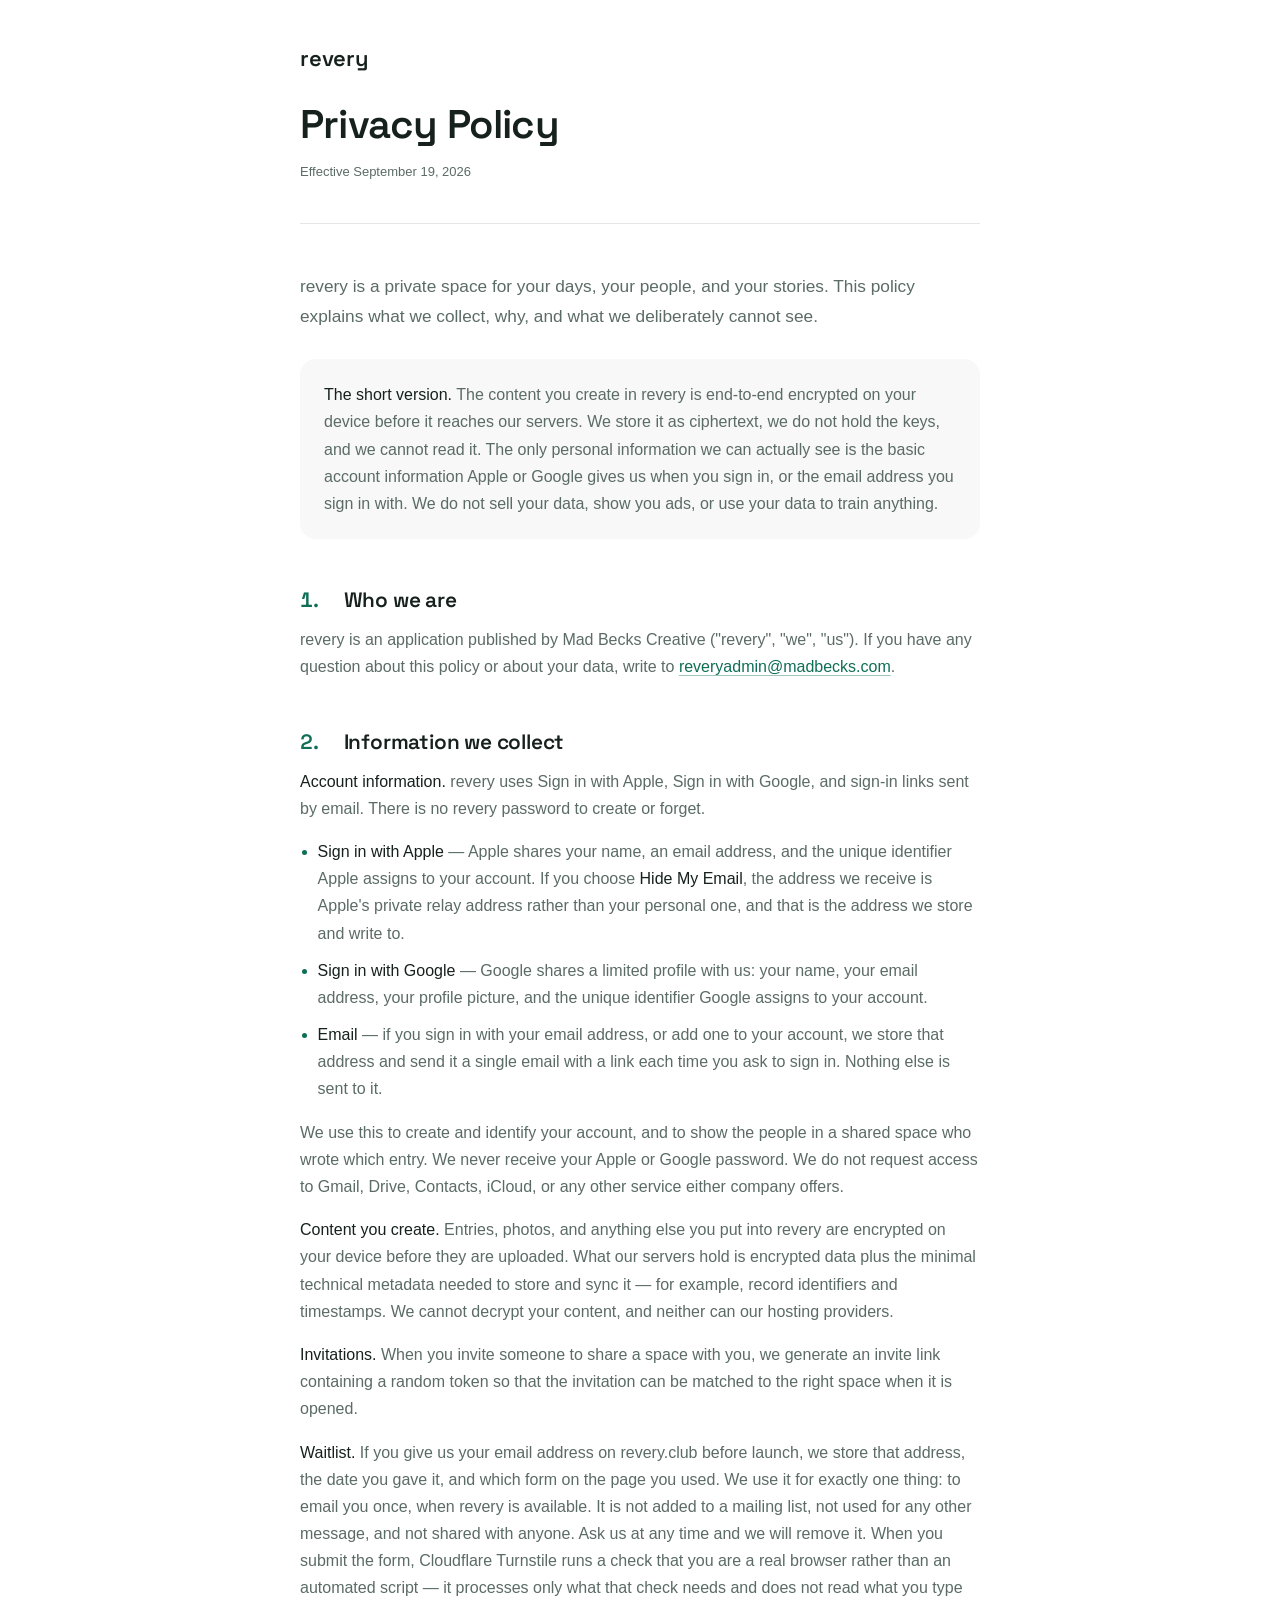
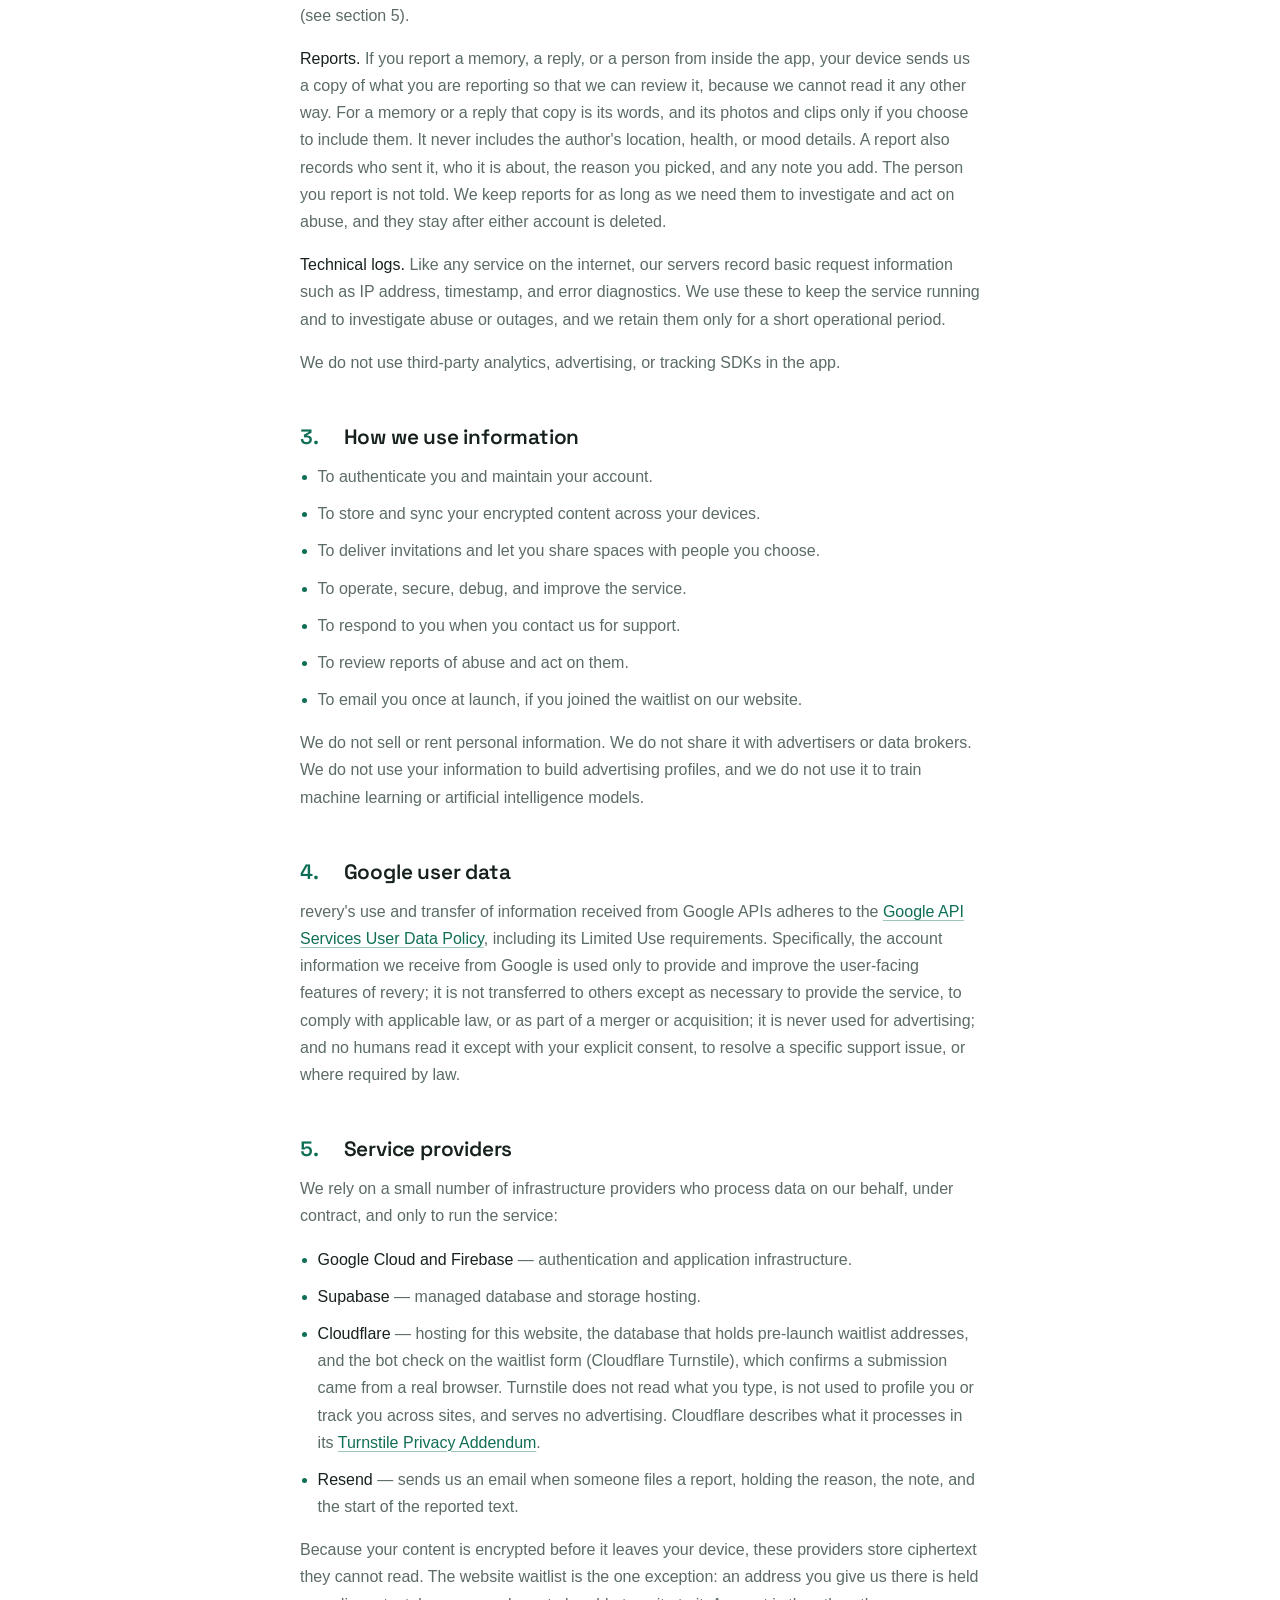
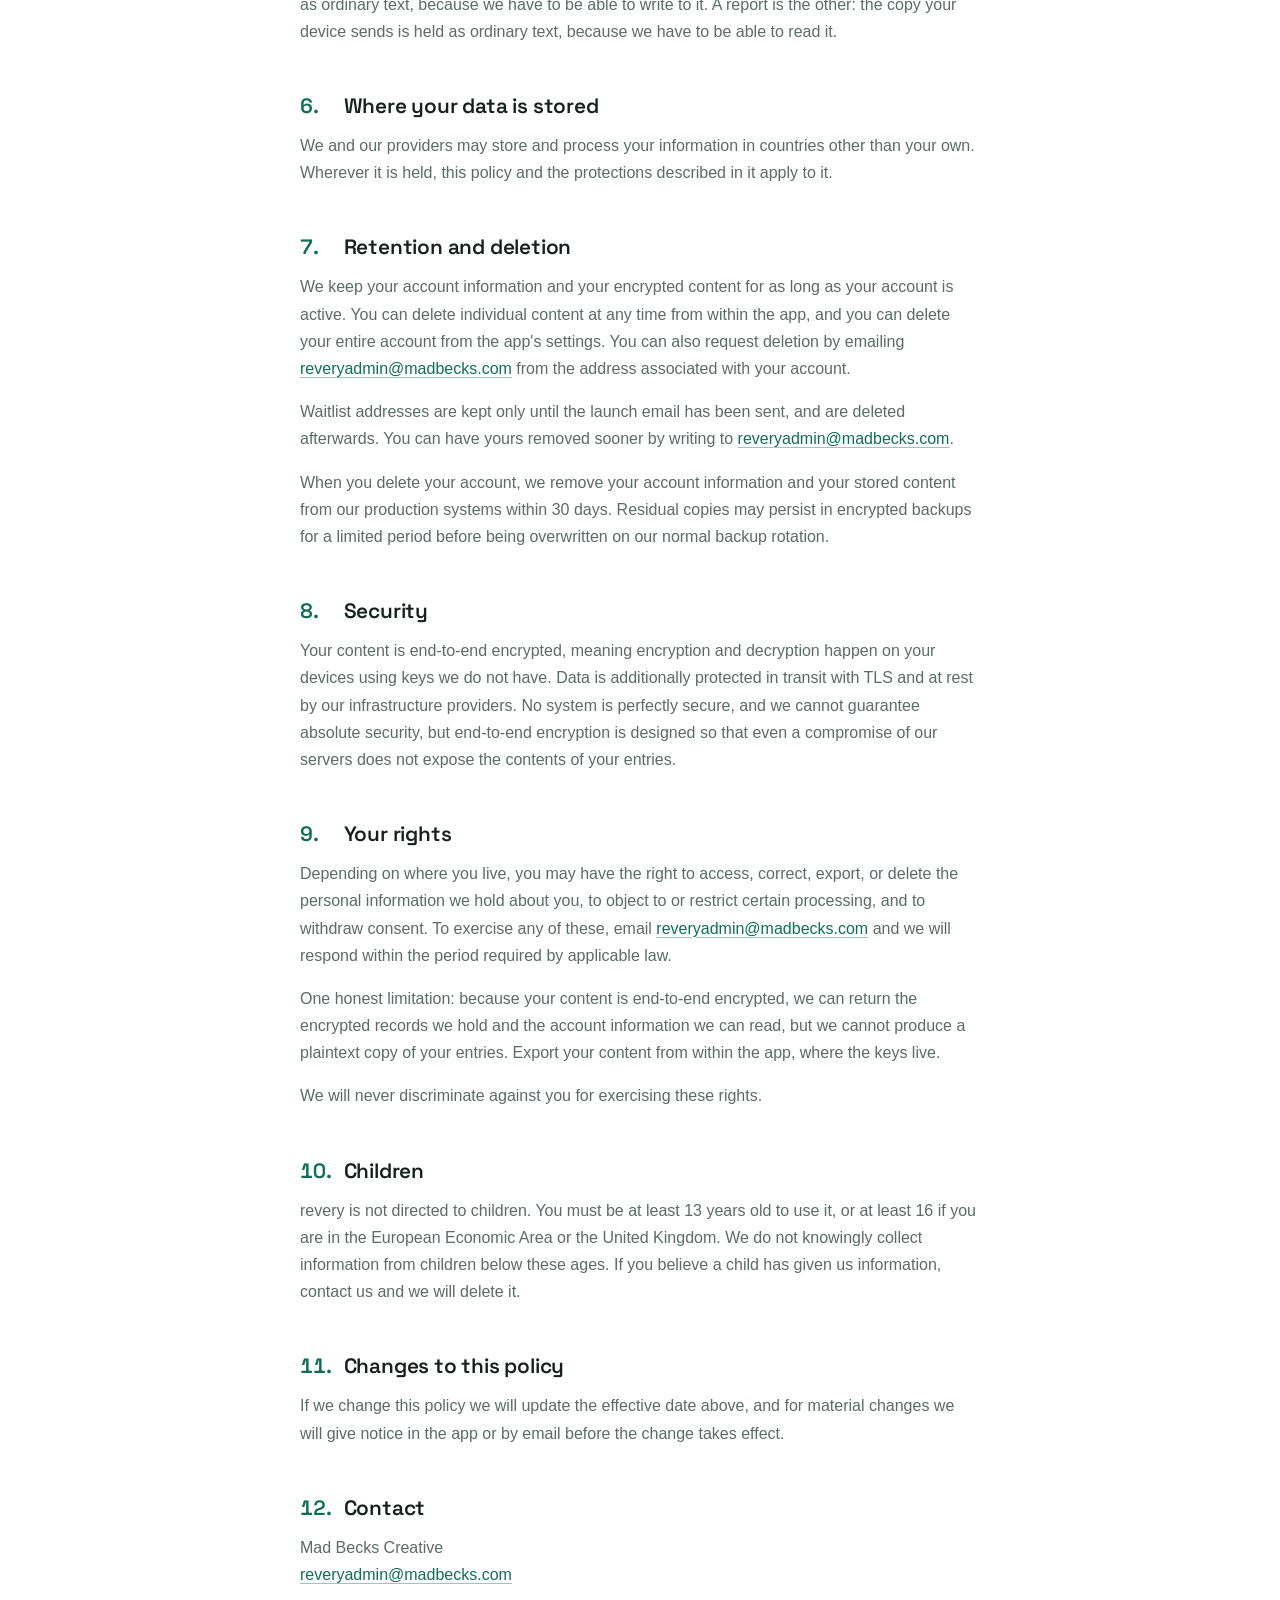
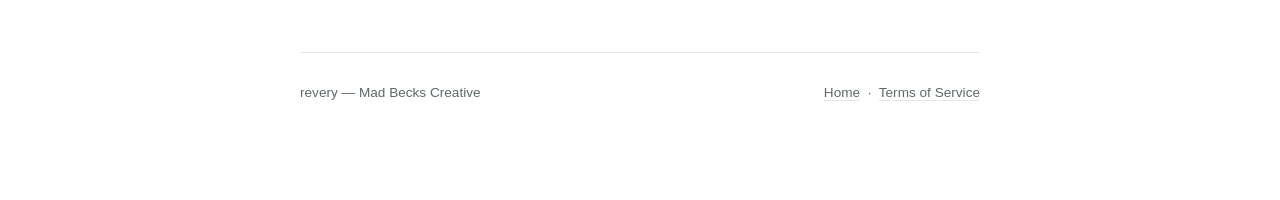
==== commit a86b97c5: "The terms say how to report, and the privacy policy says what a report sends (RW-400) Terms §6 gains" ====
--- a/privacy/index.html
+++ b/privacy/index.html
@@ -75,6 +75,15 @@
       remove it. When you submit the form, Cloudflare Turnstile runs a check that you
       are a real browser rather than an automated script — it processes only what that
       check needs and does not read what you type (see section 5).</p>
+      <p><strong>Reports.</strong> If you report a memory, a reply, or a person from
+      inside the app, your device sends us a copy of what you are reporting so that we
+      can review it, because we cannot read it any other way. For a memory or a reply
+      that copy is its words, and its photos and clips only if you choose to include
+      them. It never includes the author's location, health, or mood details. A report
+      also records who sent it, who it is about, the reason you picked, and any note you
+      add. The person you report is not told. We keep reports for as long as we need
+      them to investigate and act on abuse, and they stay after either account is
+      deleted.</p>
       <p><strong>Technical logs.</strong> Like any service on the internet, our
       servers record basic request information such as IP address, timestamp, and
       error diagnostics. We use these to keep the service running and to investigate
@@ -89,6 +98,7 @@
         <li>To deliver invitations and let you share spaces with people you choose.</li>
         <li>To operate, secure, debug, and improve the service.</li>
         <li>To respond to you when you contact us for support.</li>
+        <li>To review reports of abuse and act on them.</li>
         <li>To email you once at launch, if you joined the waitlist on our website.</li>
       </ul>
       <p>We do not sell or rent personal information. We do not share it with
@@ -121,11 +131,14 @@
         across sites, and serves no advertising. Cloudflare describes what it processes
         in its <a href="https://www.cloudflare.com/turnstile-privacy-policy/"
         rel="noopener">Turnstile Privacy Addendum</a>.</li>
+        <li><strong>Resend</strong> — sends us an email when someone files a report,
+        holding the reason, the note, and the start of the reported text.</li>
       </ul>
       <p>Because your content is encrypted before it leaves your device, these
       providers store ciphertext they cannot read. The website waitlist is the one
       exception: an address you give us there is held as ordinary text, because we
-      have to be able to write to it.</p>
+      have to be able to write to it. A report is the other: the copy your device sends
+      is held as ordinary text, because we have to be able to read it.</p>
 
       <h2 data-num="6.">Where your data is stored</h2>
       <p>We and our providers may store and process your information in countries other
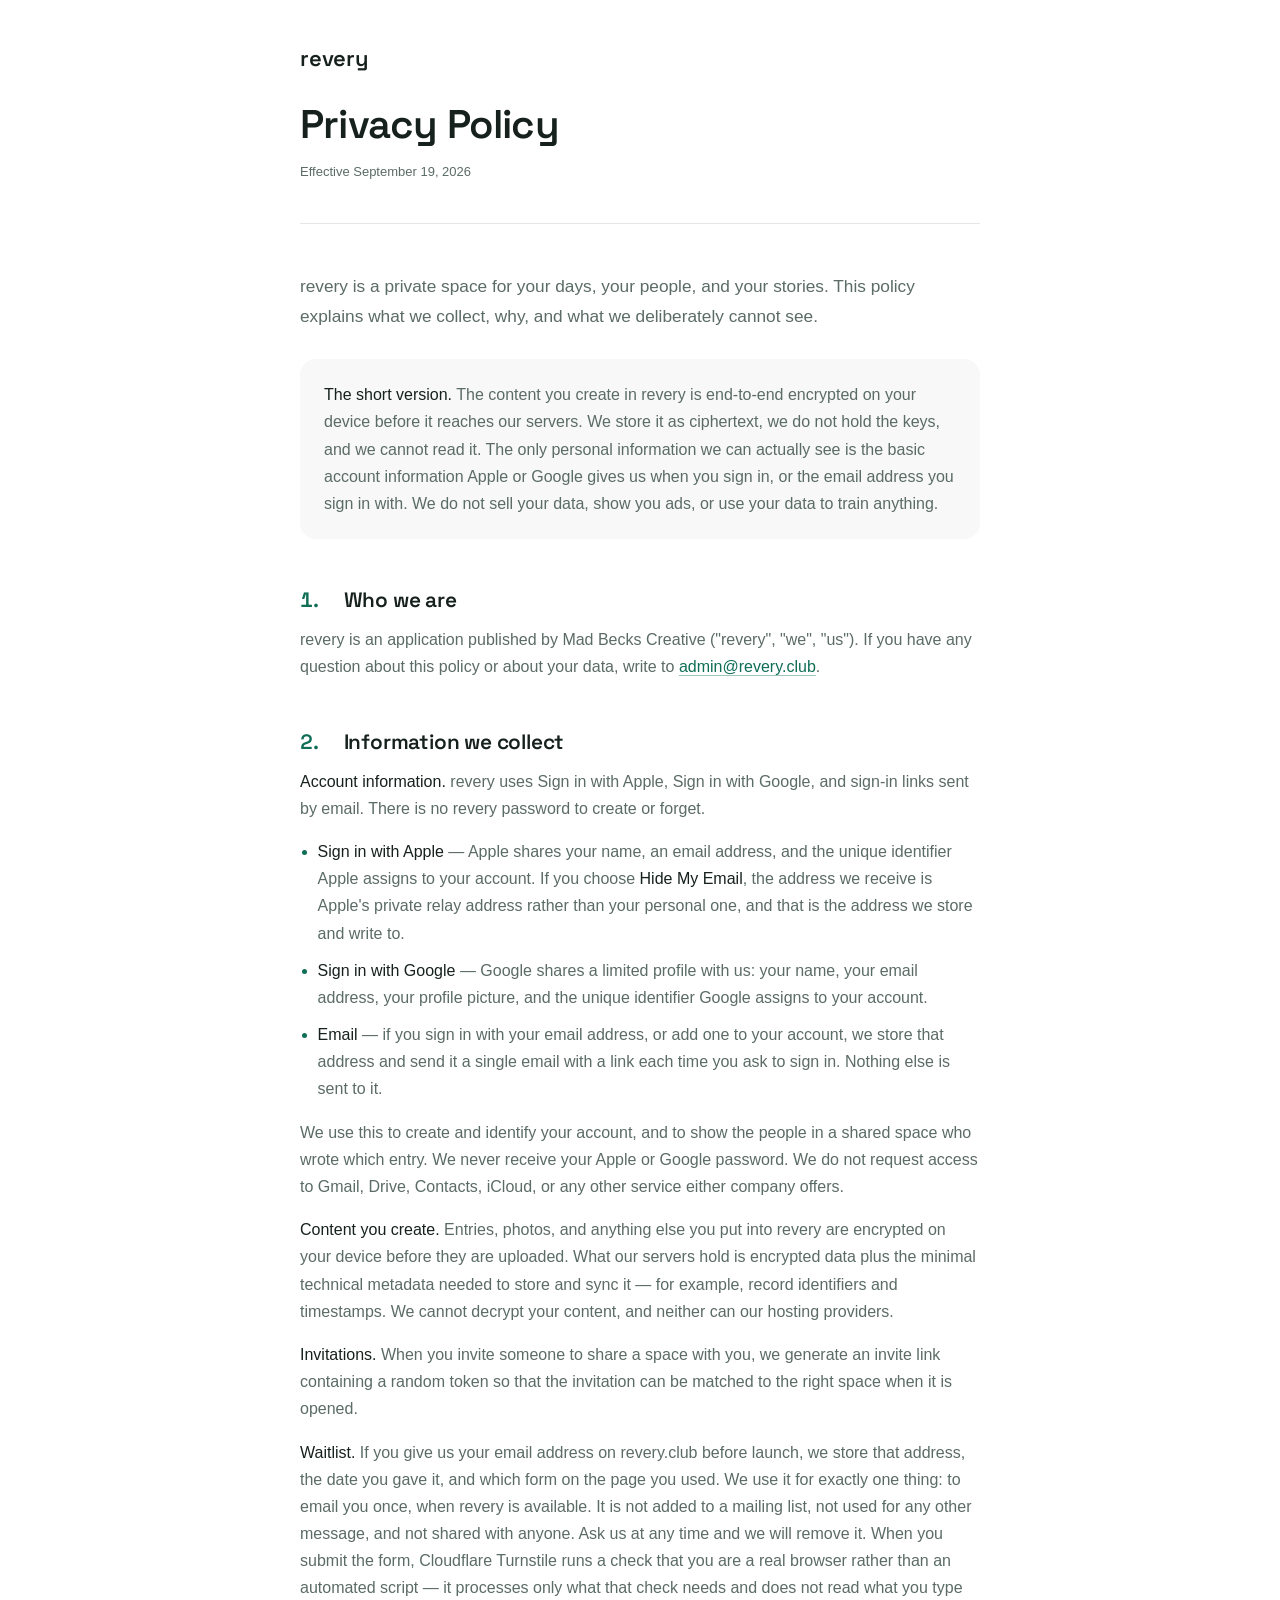
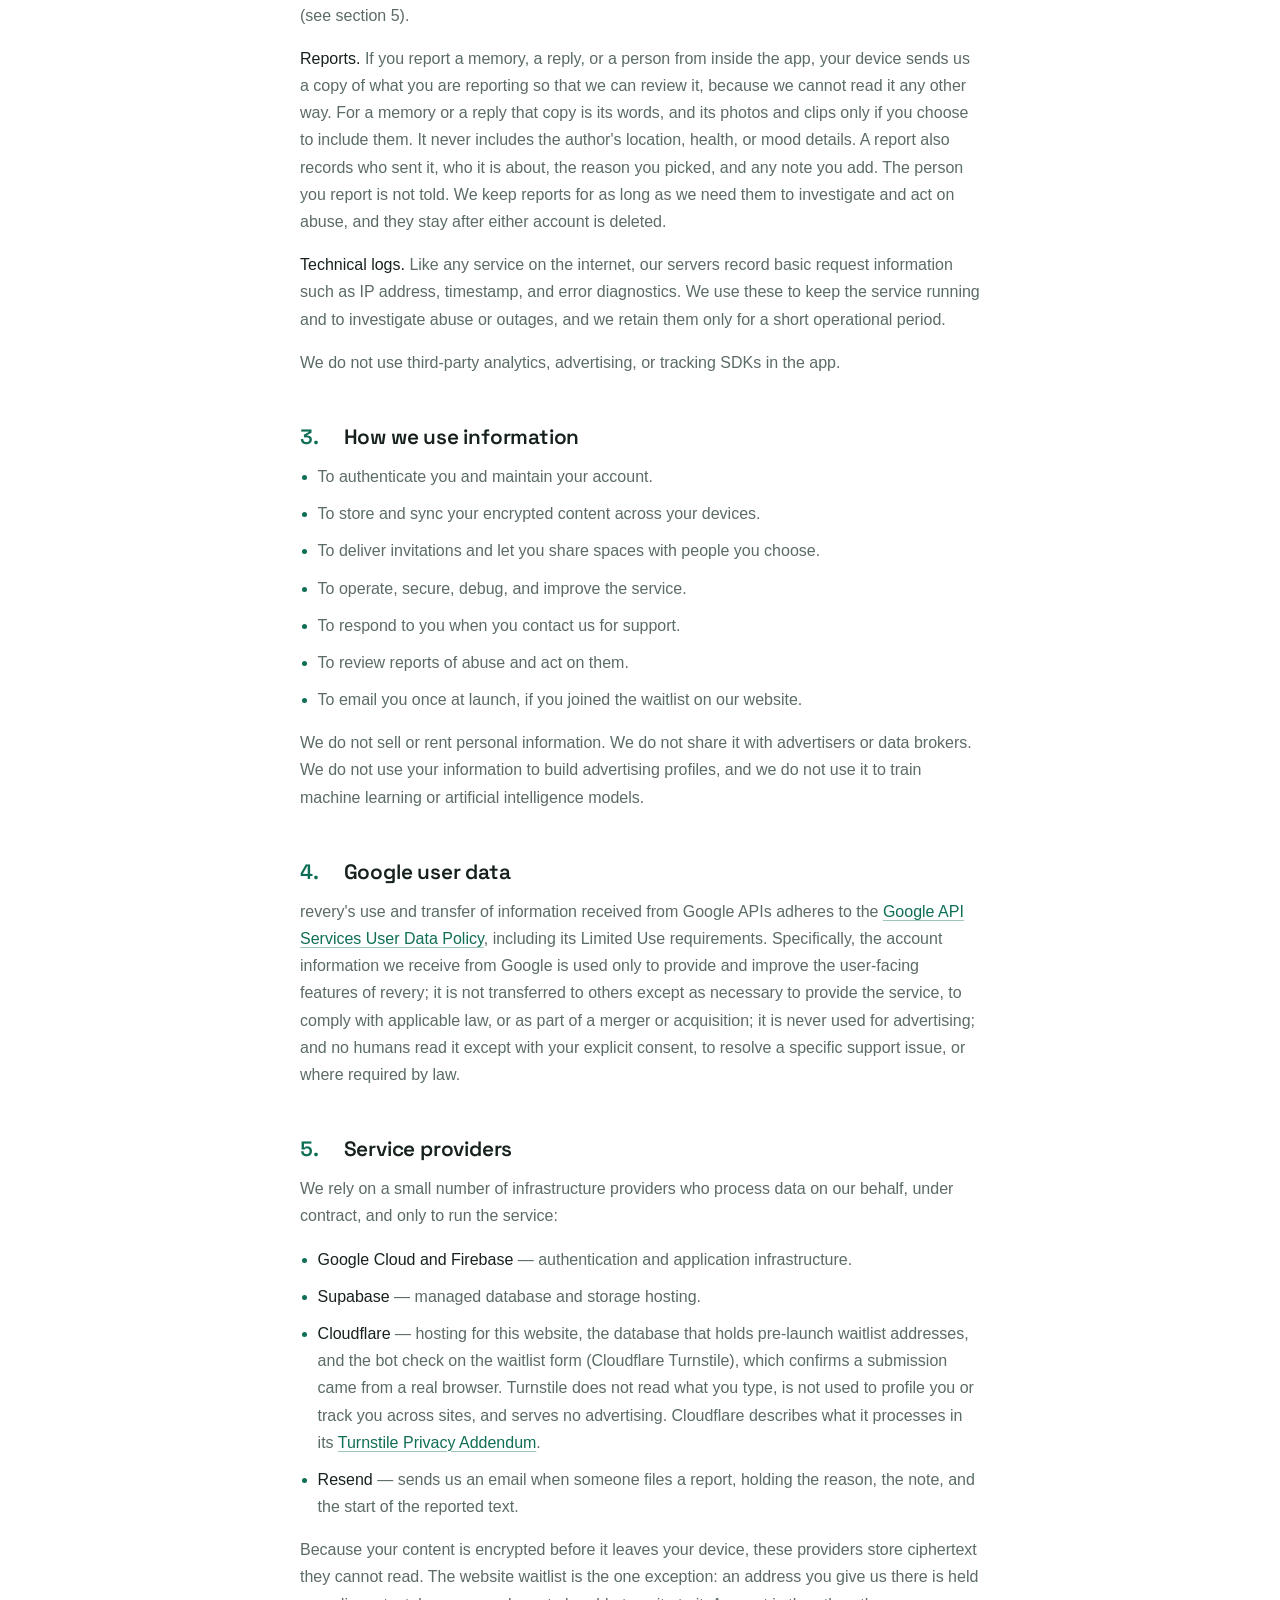
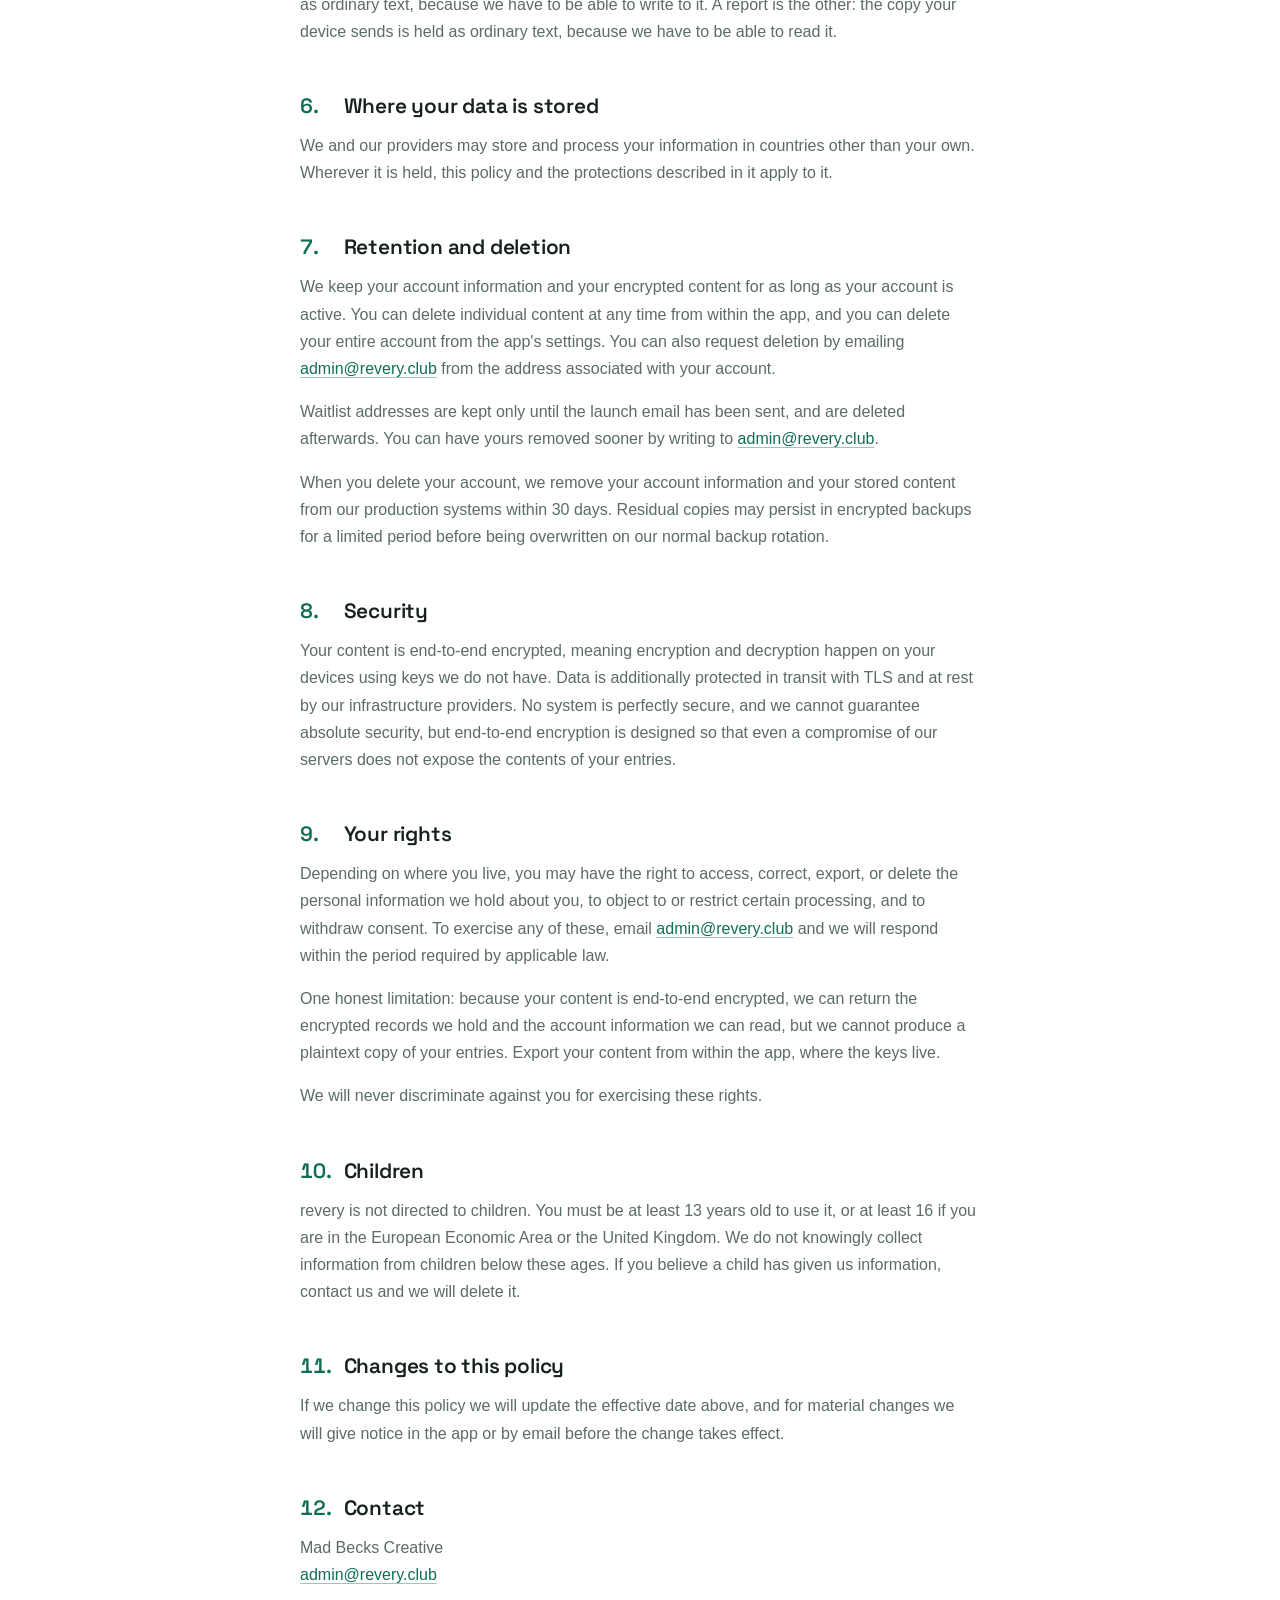
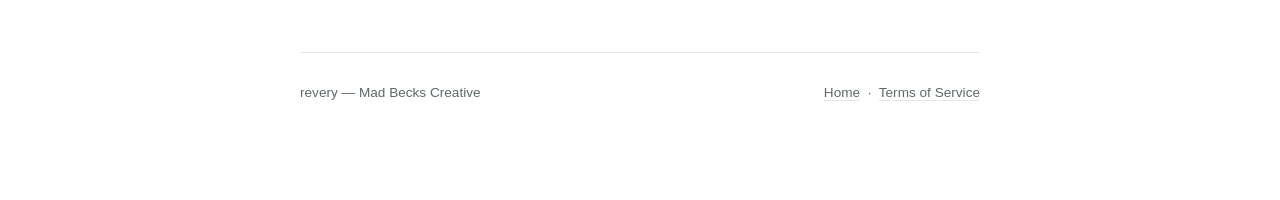
==== commit 092afc16: "Contact address is admin@revery.club (RW-400) Co-Authored-By: Claude Opus 5.5 <noreply@anthropic.com" ====
--- a/privacy/index.html
+++ b/privacy/index.html
@@ -36,7 +36,7 @@
       <h2 data-num="1.">Who we are</h2>
       <p>revery is an application published by Mad Becks Creative ("revery", "we",
       "us"). If you have any question about this policy or about your data, write to
-      <a href="mailto:reveryadmin@madbecks.com">reveryadmin@madbecks.com</a>.</p>
+      <a href="mailto:admin@revery.club">admin@revery.club</a>.</p>
 
       <h2 data-num="2.">Information we collect</h2>
       <p><strong>Account information.</strong> revery uses Sign in with Apple, Sign
@@ -150,11 +150,11 @@
       your account is active. You can delete individual content at any time from
       within the app, and you can delete your entire account from the app's settings.
       You can also request deletion by emailing
-      <a href="mailto:reveryadmin@madbecks.com">reveryadmin@madbecks.com</a> from the
+      <a href="mailto:admin@revery.club">admin@revery.club</a> from the
       address associated with your account.</p>
       <p>Waitlist addresses are kept only until the launch email has been sent, and
       are deleted afterwards. You can have yours removed sooner by writing to
-      <a href="mailto:reveryadmin@madbecks.com">reveryadmin@madbecks.com</a>.</p>
+      <a href="mailto:admin@revery.club">admin@revery.club</a>.</p>
       <p>When you delete your account, we remove your account information and your
       stored content from our production systems within 30 days. Residual copies may
       persist in encrypted backups for a limited period before being overwritten on
@@ -172,7 +172,7 @@
       <p>Depending on where you live, you may have the right to access, correct,
       export, or delete the personal information we hold about you, to object to or
       restrict certain processing, and to withdraw consent. To exercise any of these,
-      email <a href="mailto:reveryadmin@madbecks.com">reveryadmin@madbecks.com</a> and
+      email <a href="mailto:admin@revery.club">admin@revery.club</a> and
       we will respond within the period required by applicable law.</p>
       <p>One honest limitation: because your content is end-to-end encrypted, we can
       return the encrypted records we hold and the account information we can read,
@@ -194,7 +194,7 @@
 
       <h2 data-num="12.">Contact</h2>
       <p>Mad Becks Creative<br>
-      <a href="mailto:reveryadmin@madbecks.com">reveryadmin@madbecks.com</a></p>
+      <a href="mailto:admin@revery.club">admin@revery.club</a></p>
     </main>
 
     <footer class="doc">
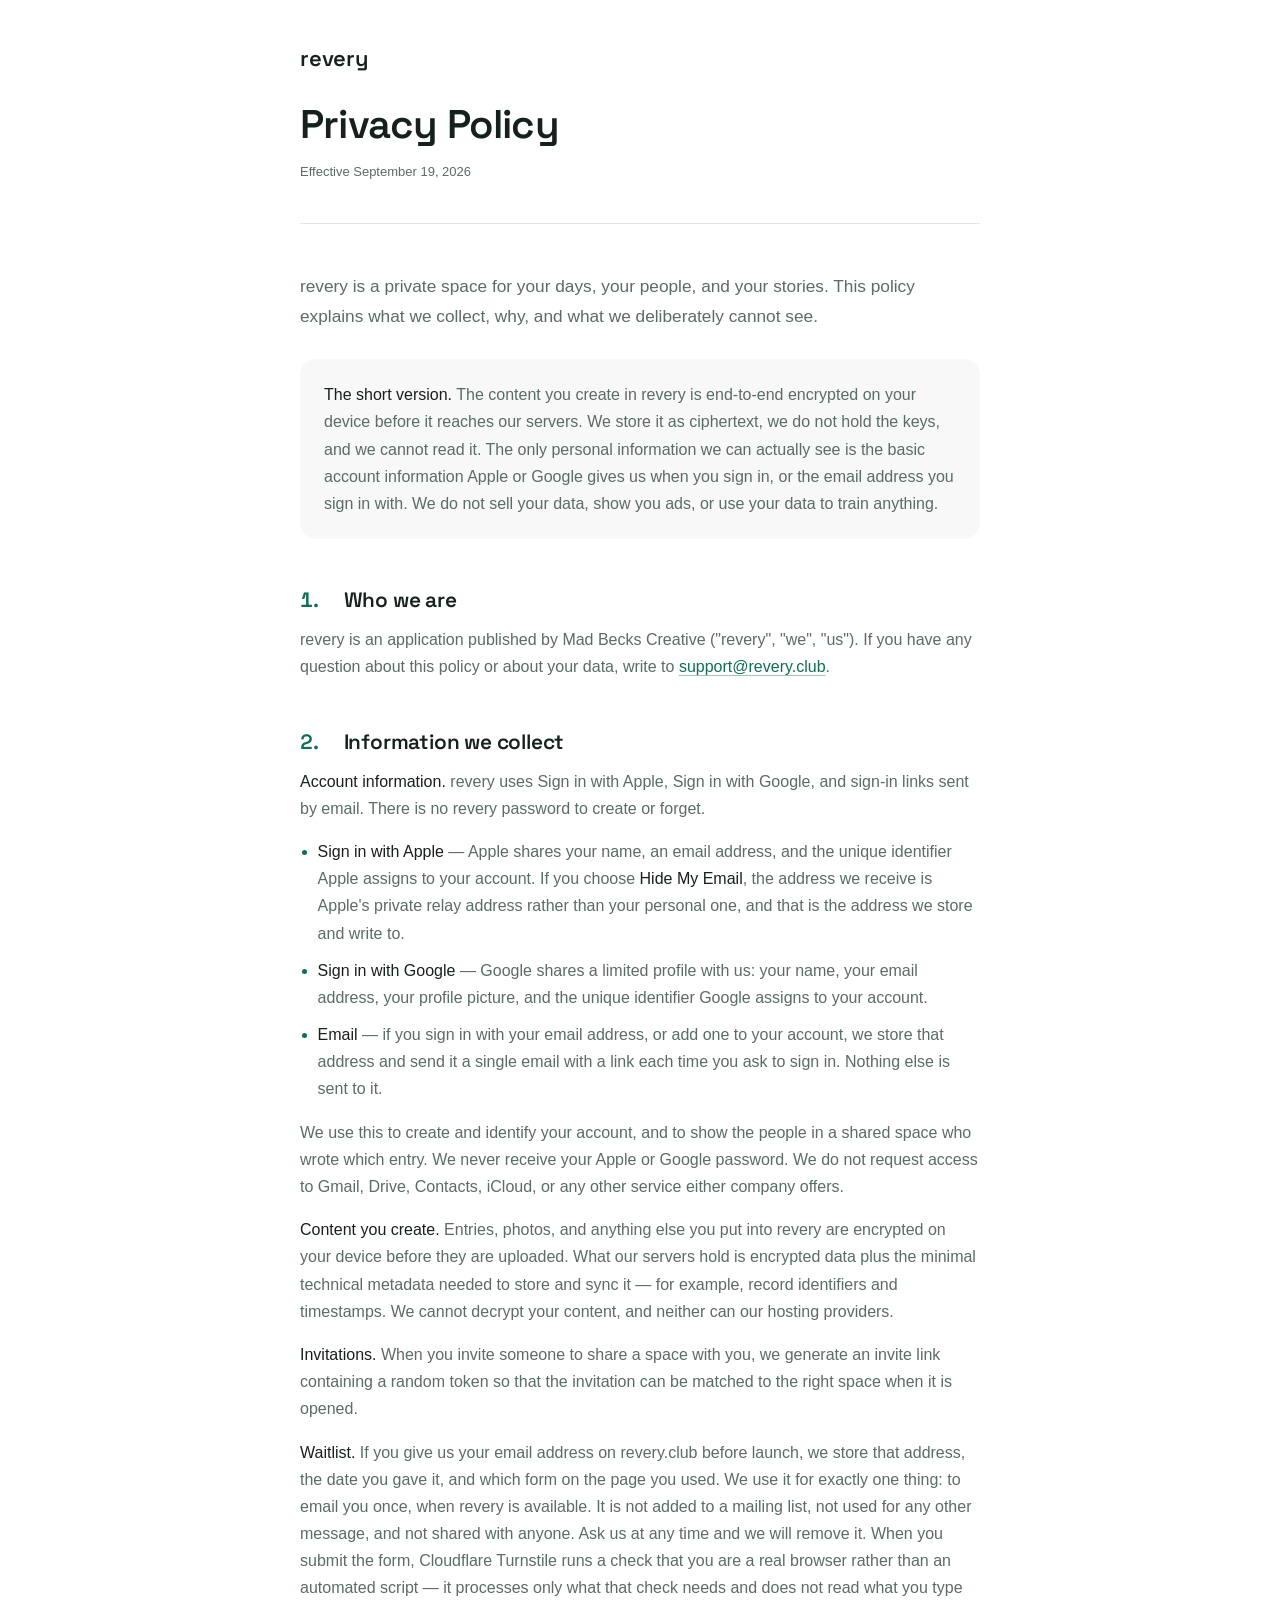
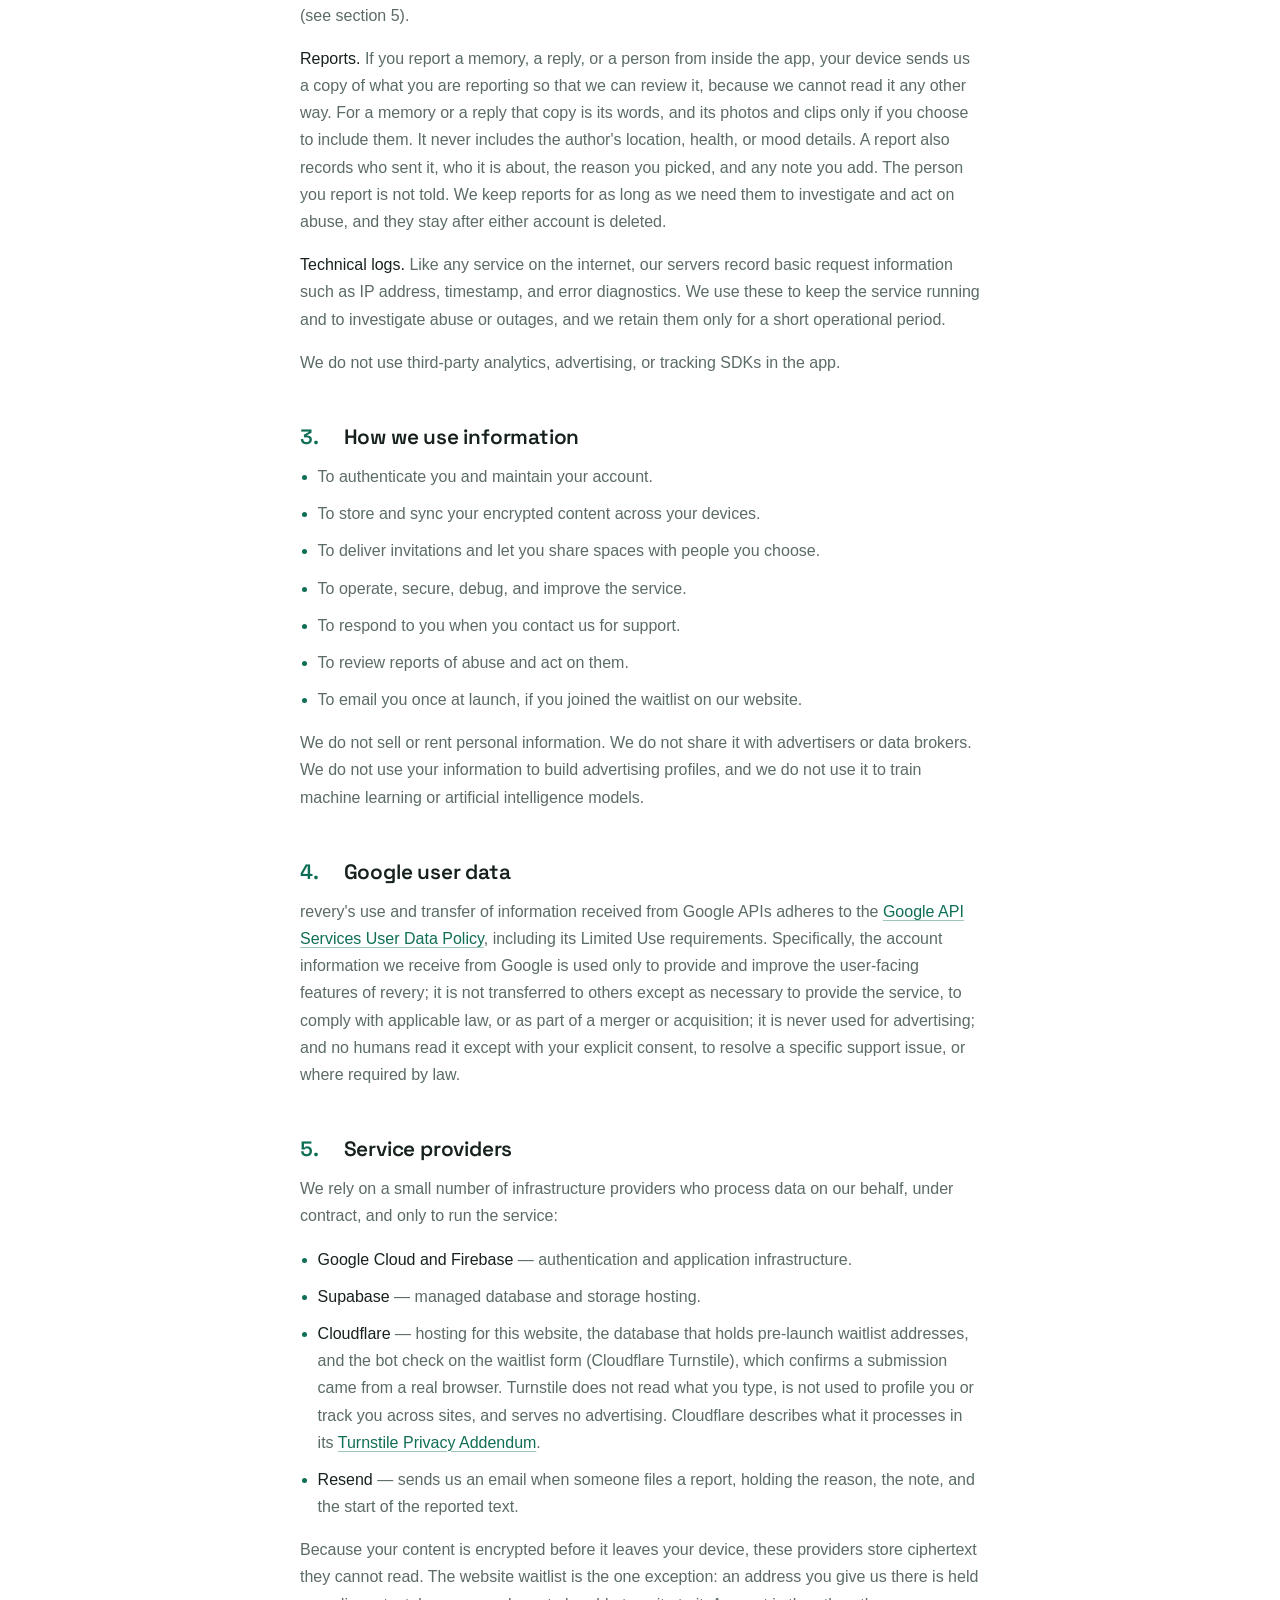
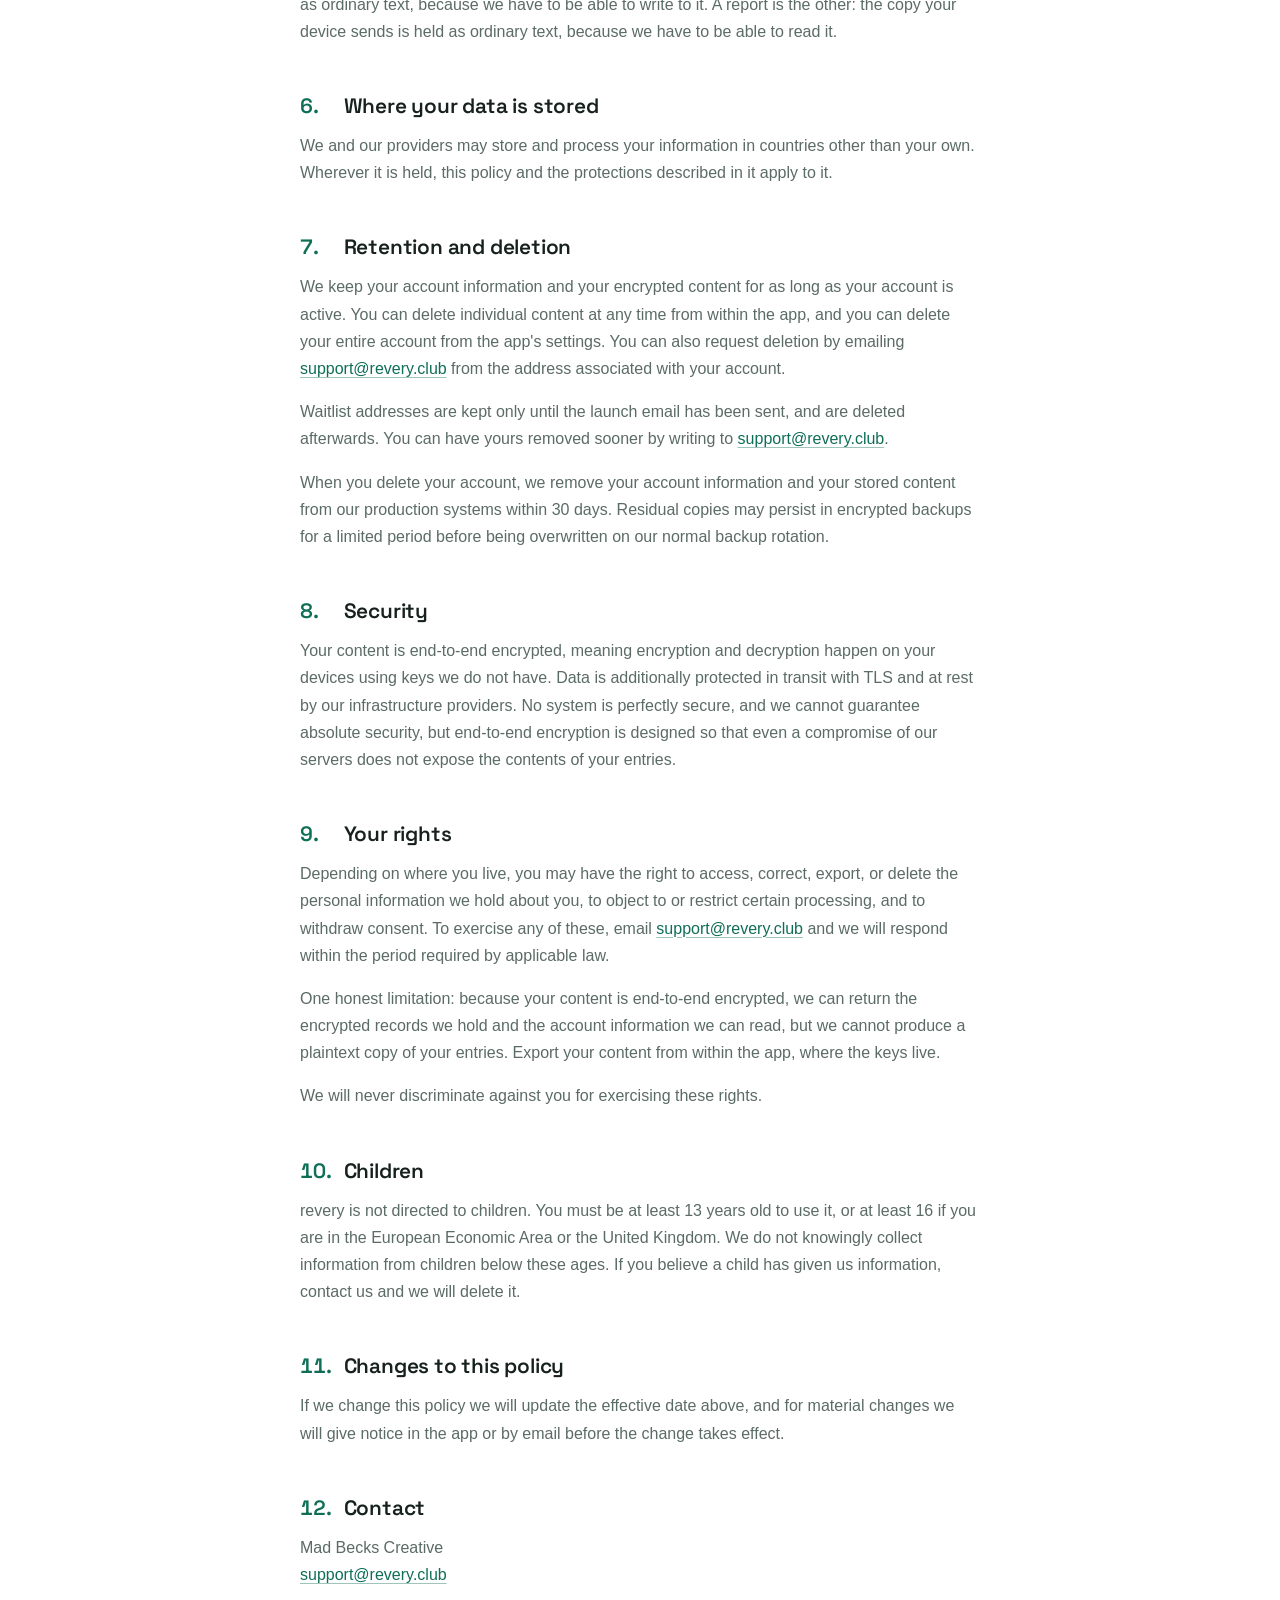
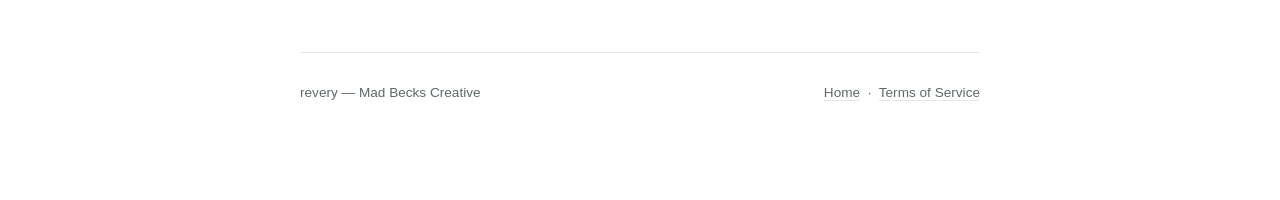
==== commit a64fcf67: "Contact address is support@revery.club (RW-400) Co-Authored-By: Claude Opus 5.5 <noreply@anthropic.c" ====
--- a/privacy/index.html
+++ b/privacy/index.html
@@ -36,7 +36,7 @@
       <h2 data-num="1.">Who we are</h2>
       <p>revery is an application published by Mad Becks Creative ("revery", "we",
       "us"). If you have any question about this policy or about your data, write to
-      <a href="mailto:admin@revery.club">admin@revery.club</a>.</p>
+      <a href="mailto:support@revery.club">support@revery.club</a>.</p>
 
       <h2 data-num="2.">Information we collect</h2>
       <p><strong>Account information.</strong> revery uses Sign in with Apple, Sign
@@ -150,11 +150,11 @@
       your account is active. You can delete individual content at any time from
       within the app, and you can delete your entire account from the app's settings.
       You can also request deletion by emailing
-      <a href="mailto:admin@revery.club">admin@revery.club</a> from the
+      <a href="mailto:support@revery.club">support@revery.club</a> from the
       address associated with your account.</p>
       <p>Waitlist addresses are kept only until the launch email has been sent, and
       are deleted afterwards. You can have yours removed sooner by writing to
-      <a href="mailto:admin@revery.club">admin@revery.club</a>.</p>
+      <a href="mailto:support@revery.club">support@revery.club</a>.</p>
       <p>When you delete your account, we remove your account information and your
       stored content from our production systems within 30 days. Residual copies may
       persist in encrypted backups for a limited period before being overwritten on
@@ -172,7 +172,7 @@
       <p>Depending on where you live, you may have the right to access, correct,
       export, or delete the personal information we hold about you, to object to or
       restrict certain processing, and to withdraw consent. To exercise any of these,
-      email <a href="mailto:admin@revery.club">admin@revery.club</a> and
+      email <a href="mailto:support@revery.club">support@revery.club</a> and
       we will respond within the period required by applicable law.</p>
       <p>One honest limitation: because your content is end-to-end encrypted, we can
       return the encrypted records we hold and the account information we can read,
@@ -194,7 +194,7 @@
 
       <h2 data-num="12.">Contact</h2>
       <p>Mad Becks Creative<br>
-      <a href="mailto:admin@revery.club">admin@revery.club</a></p>
+      <a href="mailto:support@revery.club">support@revery.club</a></p>
     </main>
 
     <footer class="doc">
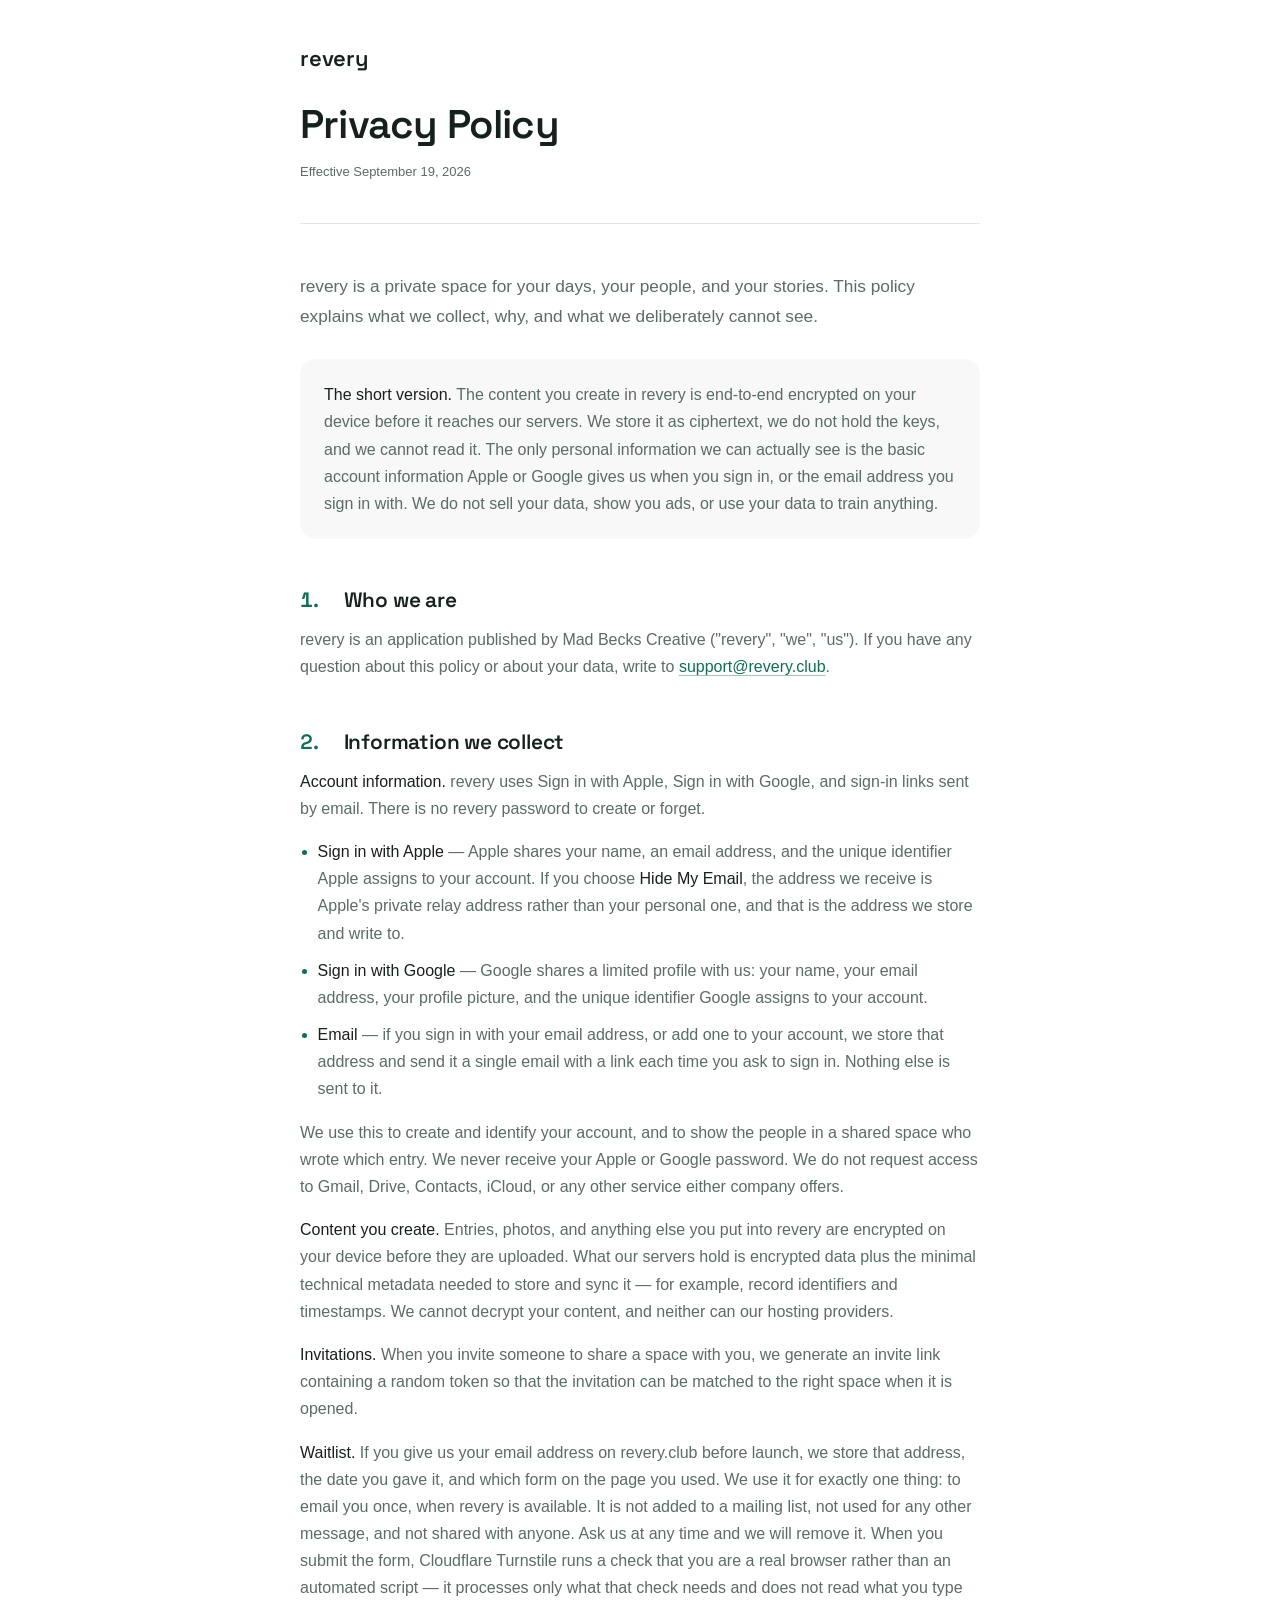
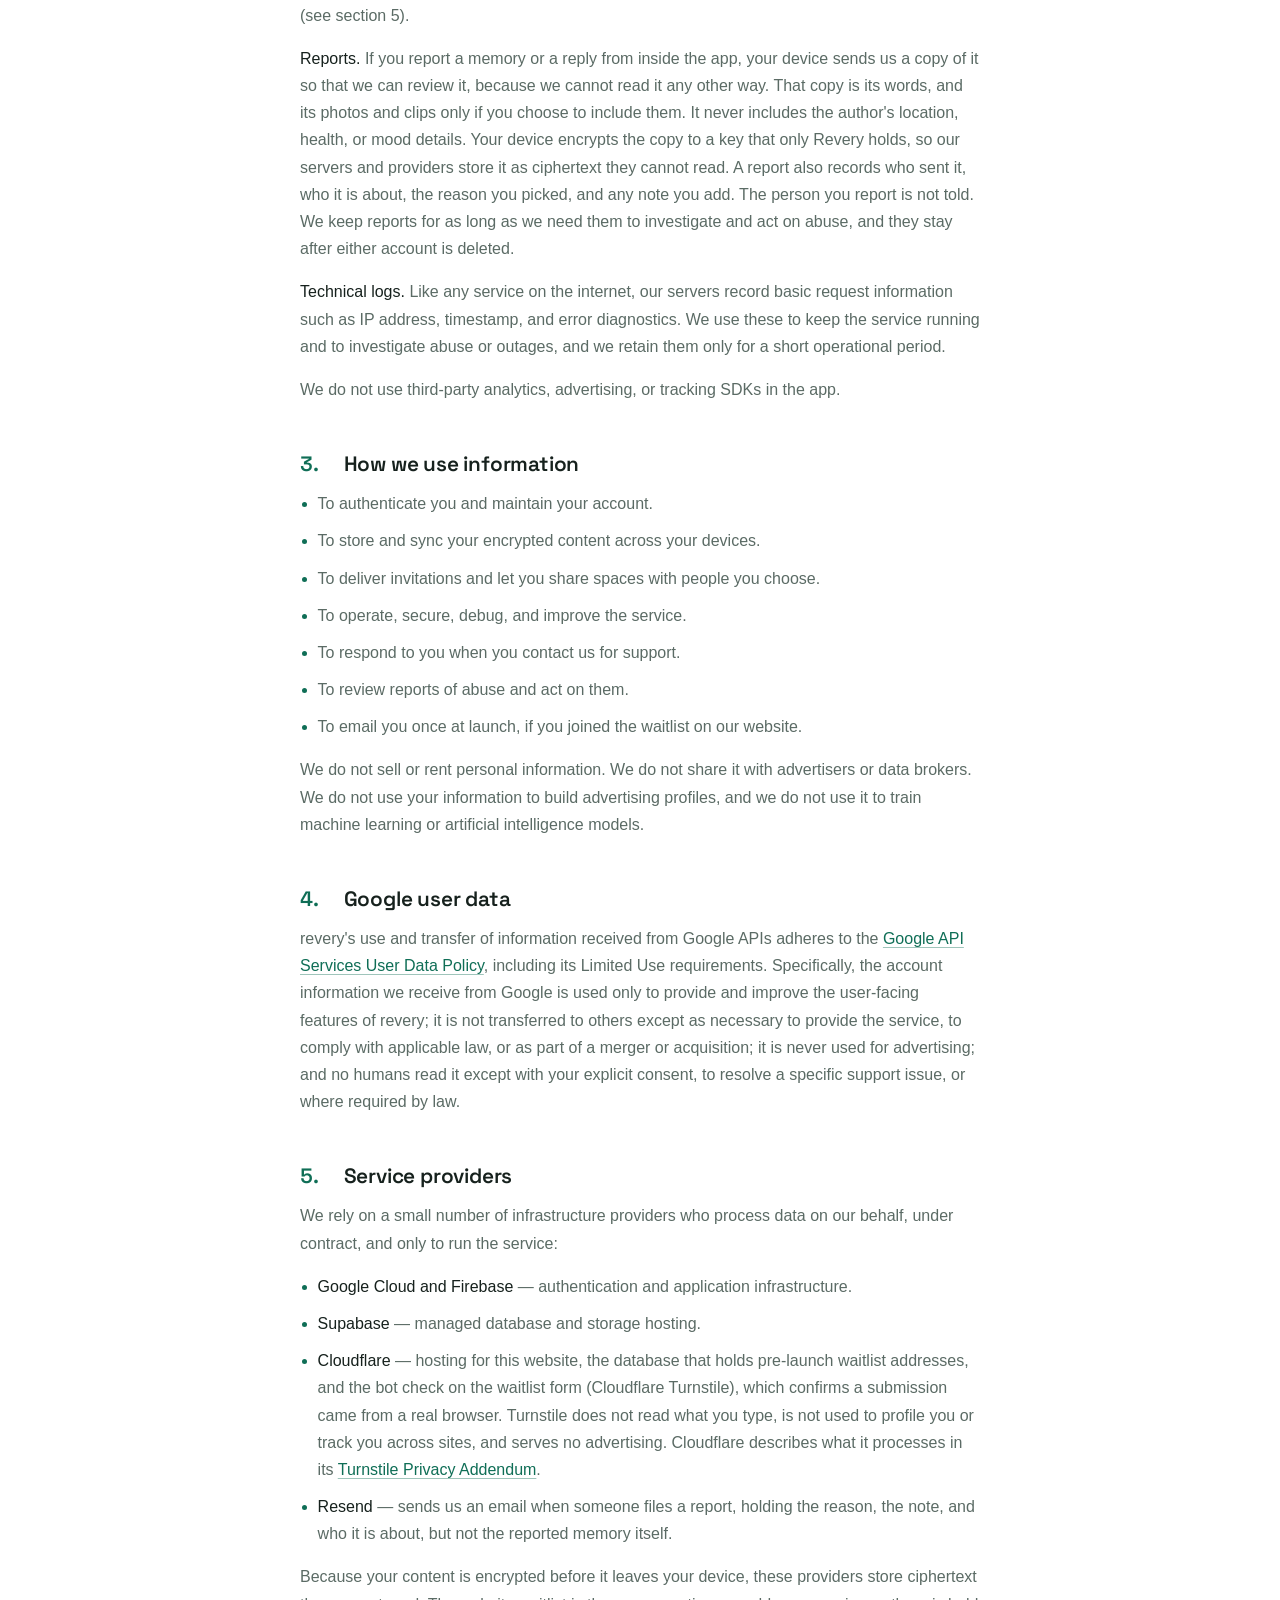
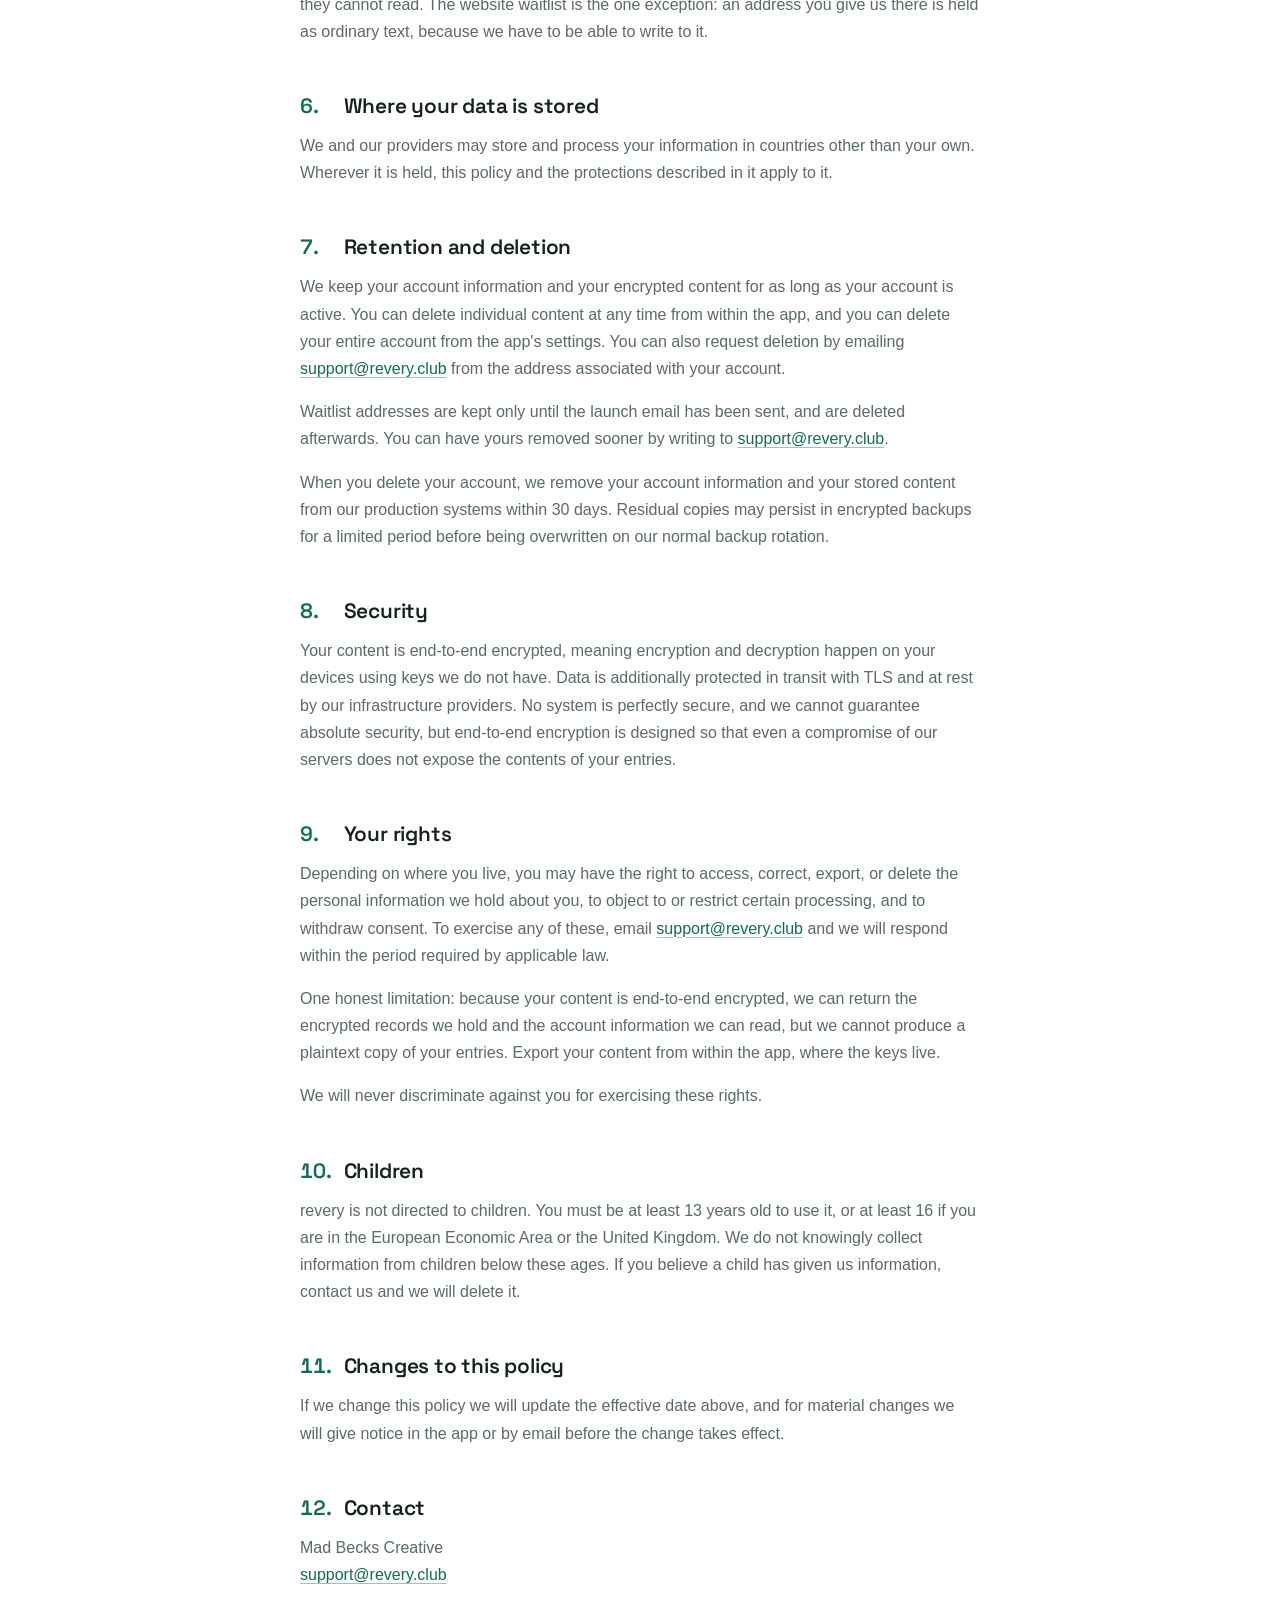
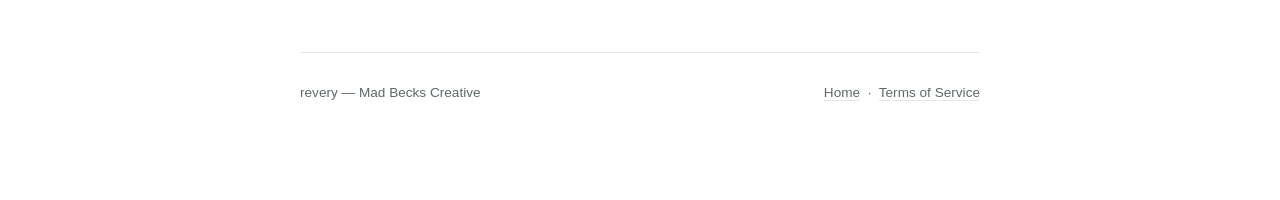
==== commit d0dfc420: "A report's copy is encrypted to Revery, and the email doesn't hold it (RW-400) Reporting a person is" ====
--- a/privacy/index.html
+++ b/privacy/index.html
@@ -75,13 +75,14 @@
       remove it. When you submit the form, Cloudflare Turnstile runs a check that you
       are a real browser rather than an automated script — it processes only what that
       check needs and does not read what you type (see section 5).</p>
-      <p><strong>Reports.</strong> If you report a memory, a reply, or a person from
-      inside the app, your device sends us a copy of what you are reporting so that we
-      can review it, because we cannot read it any other way. For a memory or a reply
-      that copy is its words, and its photos and clips only if you choose to include
-      them. It never includes the author's location, health, or mood details. A report
-      also records who sent it, who it is about, the reason you picked, and any note you
-      add. The person you report is not told. We keep reports for as long as we need
+      <p><strong>Reports.</strong> If you report a memory or a reply from inside the
+      app, your device sends us a copy of it so that we can review it, because we
+      cannot read it any other way. That copy is its words, and its photos and clips
+      only if you choose to include them. It never includes the author's location,
+      health, or mood details. Your device encrypts the copy to a key that only Revery
+      holds, so our servers and providers store it as ciphertext they cannot read. A
+      report also records who sent it, who it is about, the reason you picked, and any
+      note you add. The person you report is not told. We keep reports for as long as we need
       them to investigate and act on abuse, and they stay after either account is
       deleted.</p>
       <p><strong>Technical logs.</strong> Like any service on the internet, our
@@ -132,13 +133,13 @@
         in its <a href="https://www.cloudflare.com/turnstile-privacy-policy/"
         rel="noopener">Turnstile Privacy Addendum</a>.</li>
         <li><strong>Resend</strong> — sends us an email when someone files a report,
-        holding the reason, the note, and the start of the reported text.</li>
+        holding the reason, the note, and who it is about, but not the reported
+        memory itself.</li>
       </ul>
       <p>Because your content is encrypted before it leaves your device, these
       providers store ciphertext they cannot read. The website waitlist is the one
       exception: an address you give us there is held as ordinary text, because we
-      have to be able to write to it. A report is the other: the copy your device sends
-      is held as ordinary text, because we have to be able to read it.</p>
+      have to be able to write to it.</p>
 
       <h2 data-num="6.">Where your data is stored</h2>
       <p>We and our providers may store and process your information in countries other
